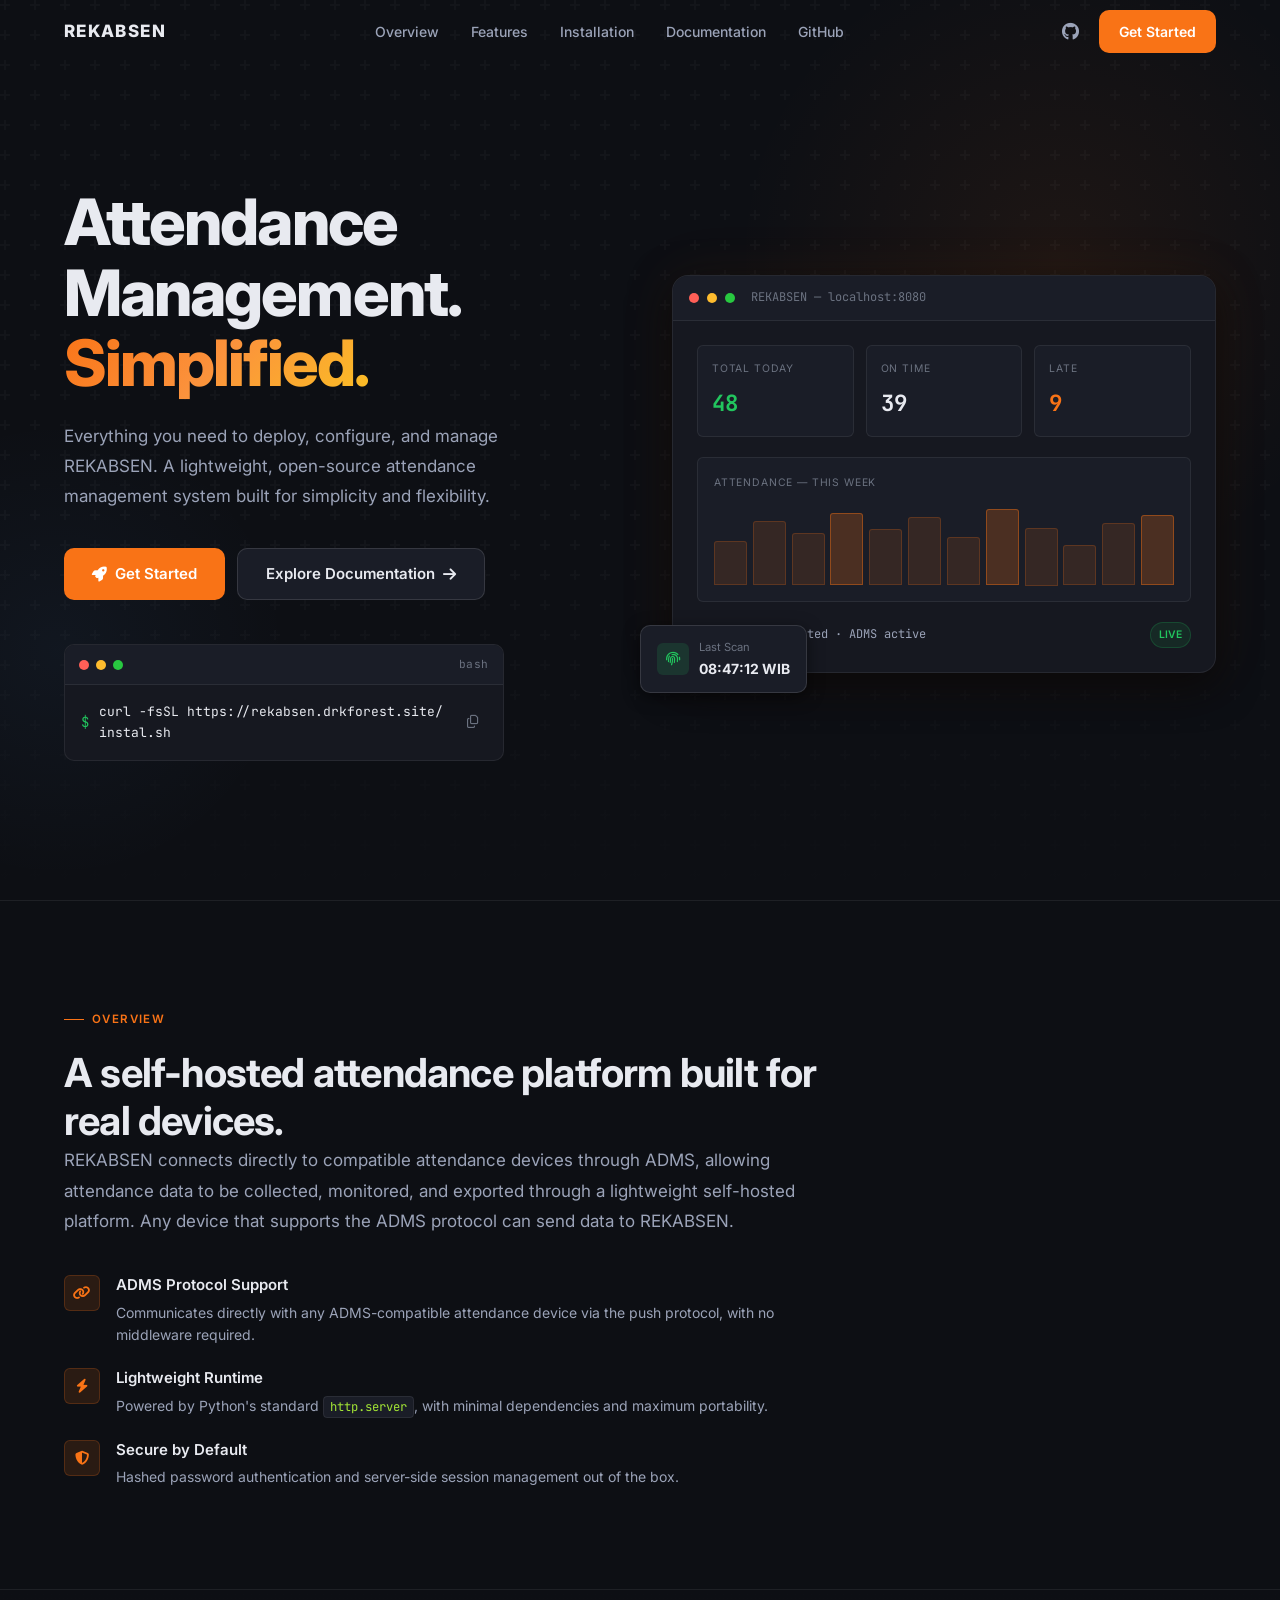
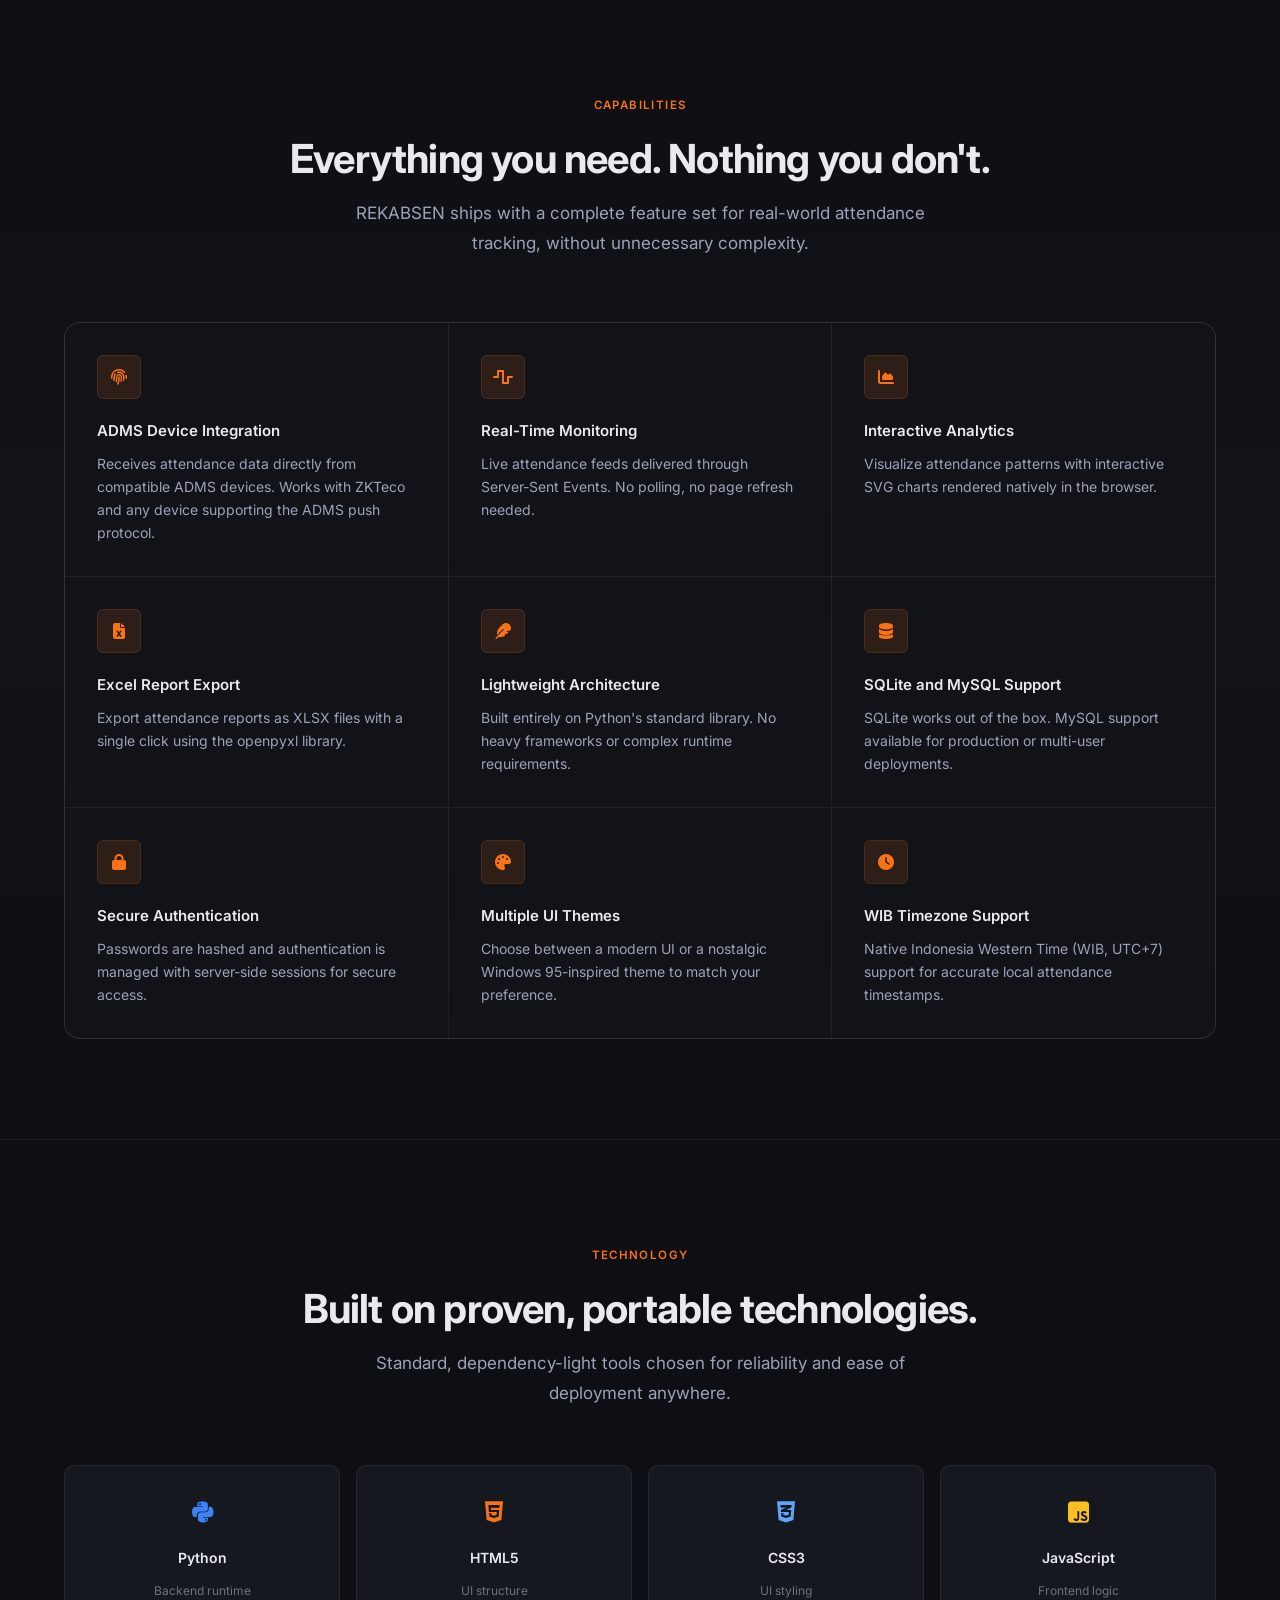
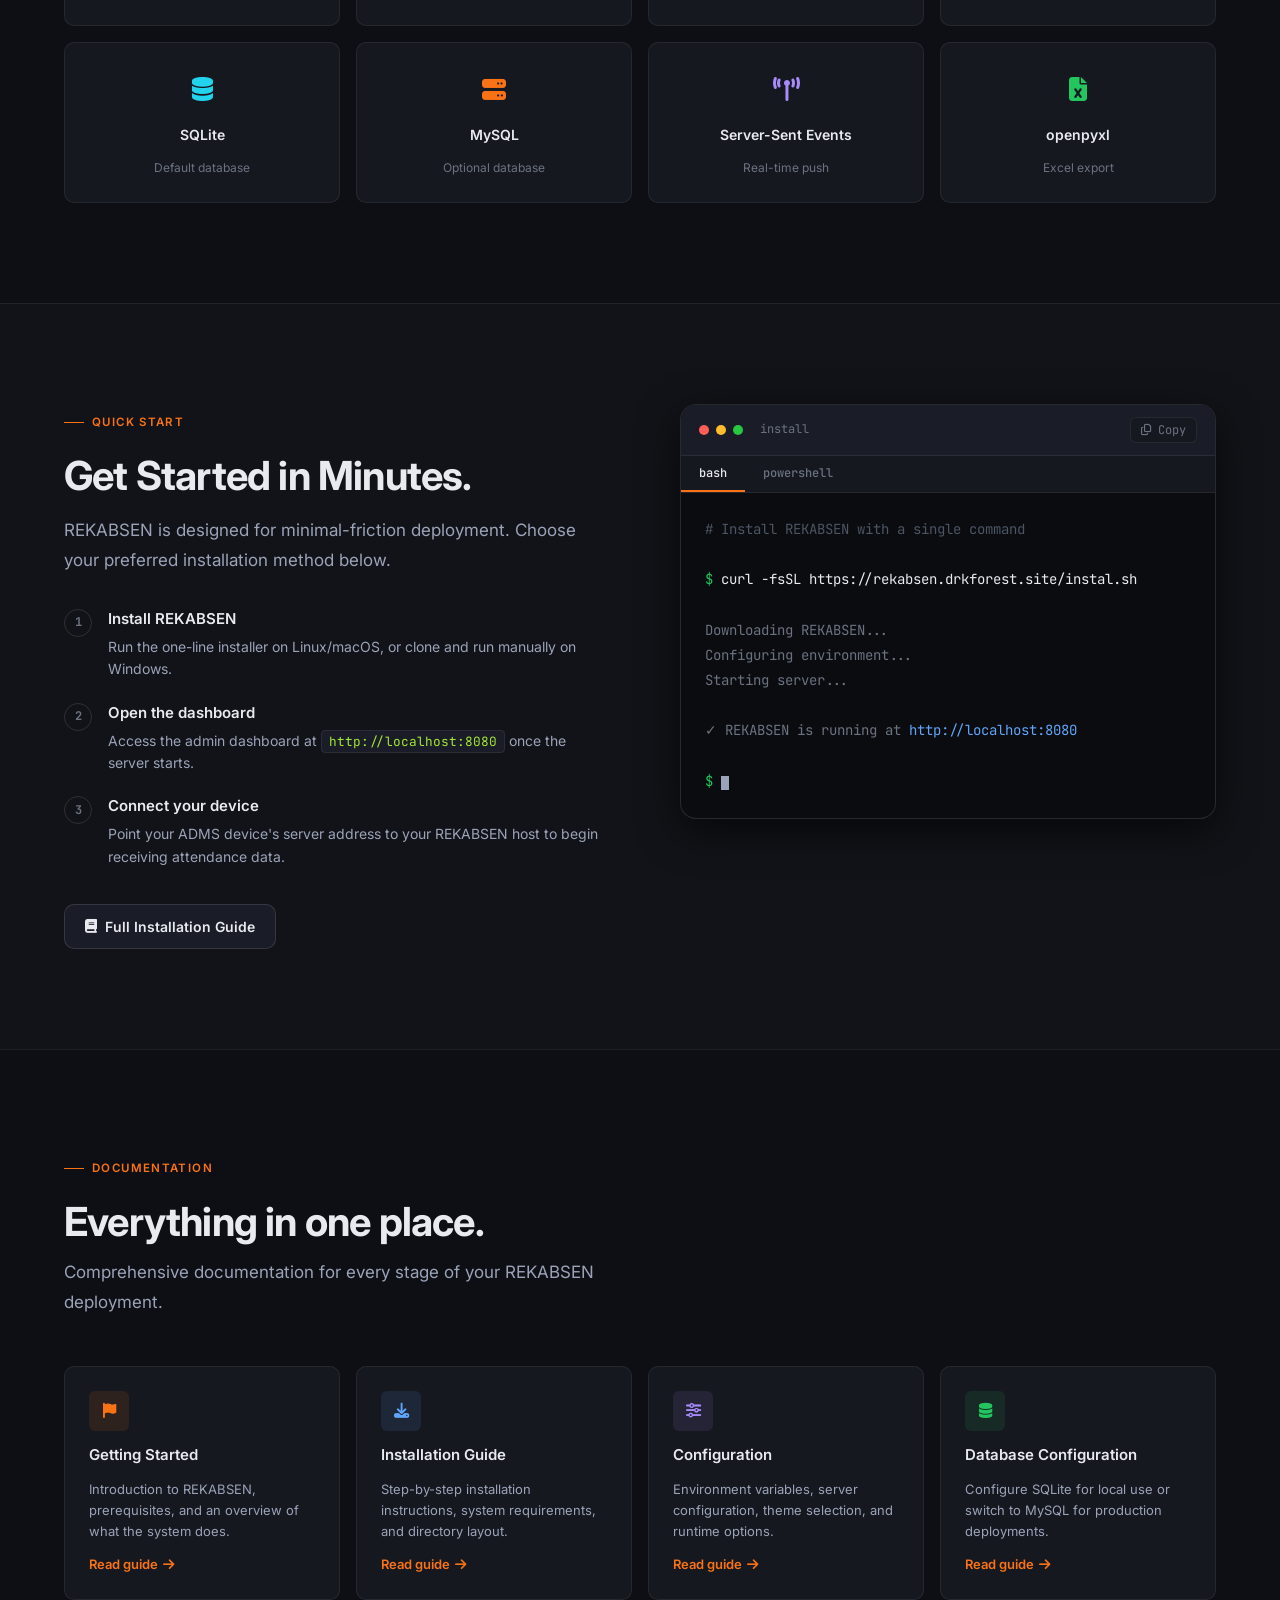
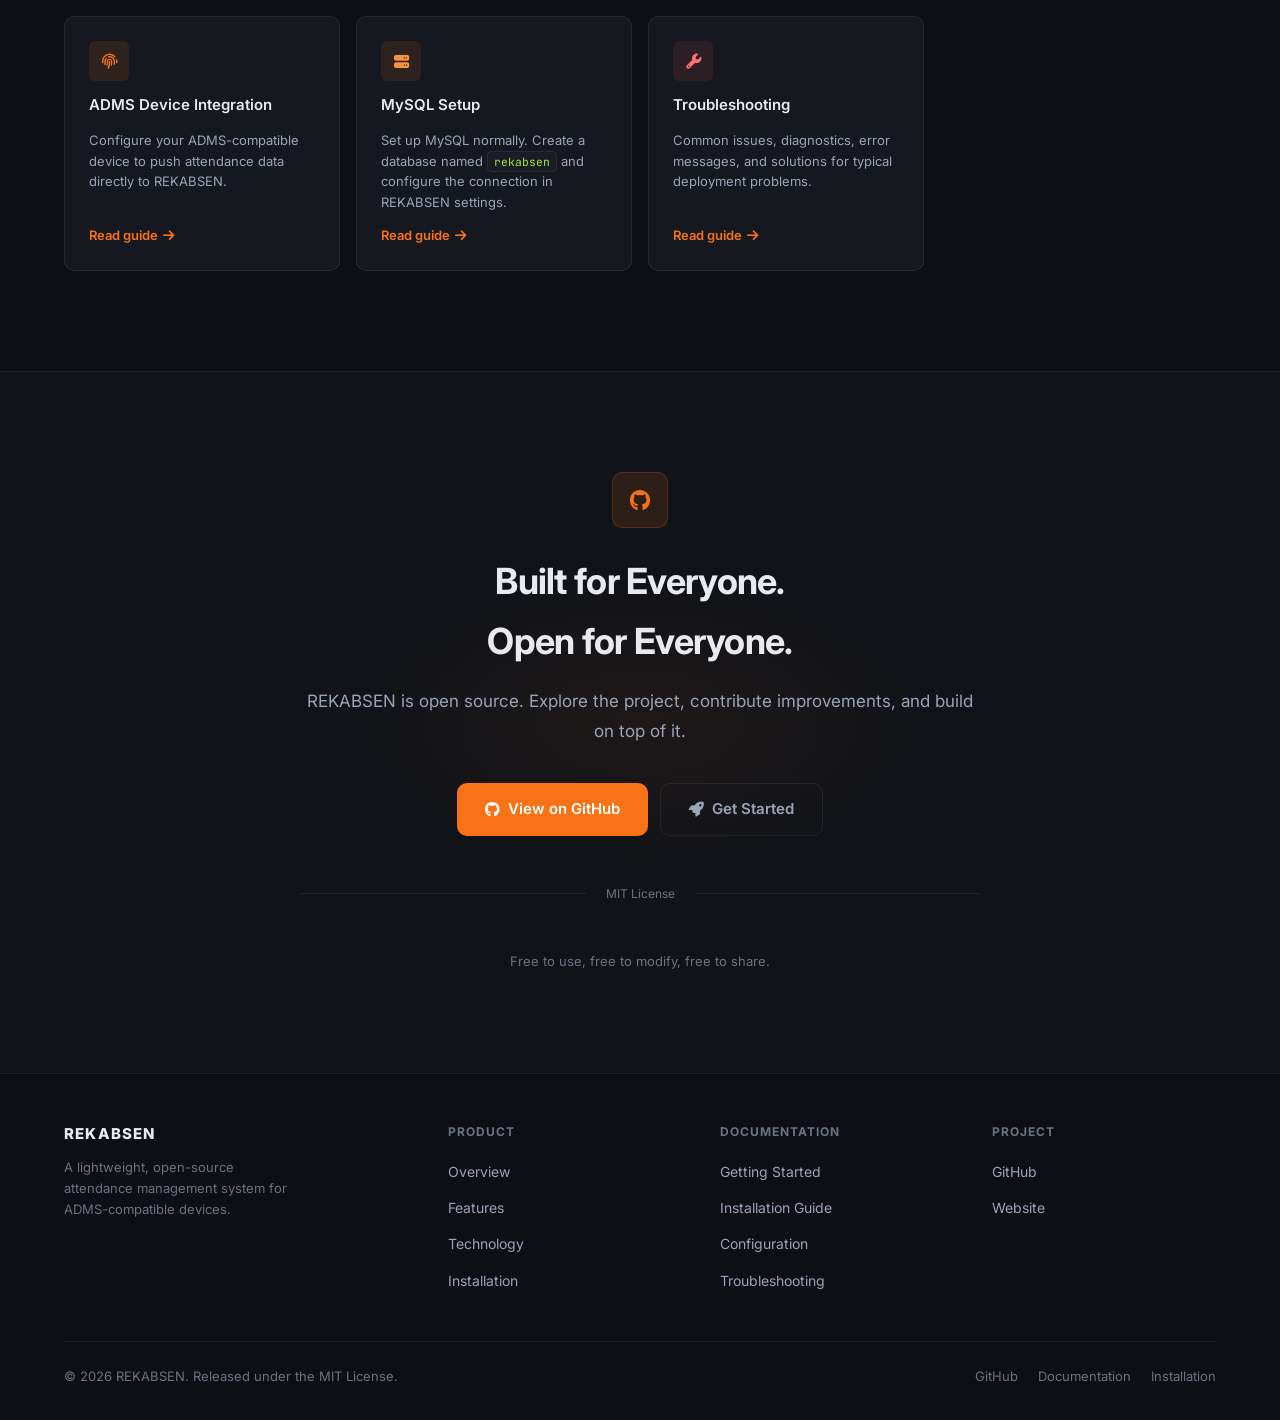
==== backup/index.html @ 1266cd35 "Initial Commit Rekabsen web page" ====
<!DOCTYPE html>
<html lang="en" data-theme="dark">

<head>
  <meta charset="UTF-8" />
  <meta name="viewport" content="width=device-width, initial-scale=1.0" />
  <meta name="description"
    content="REKABSEN — A lightweight, open-source attendance management system for ADMS-compatible devices. Real-time monitoring, Excel export, and SQLite support." />
  <meta name="keywords" content="REKABSEN, attendance management, ZKTeco, ADMS, open source, fingerprint attendance" />
  <meta property="og:title" content="REKABSEN — Attendance Management. Simplified." />
  <meta property="og:description"
    content="A lightweight, open-source attendance management system for ADMS-compatible devices." />
  <meta property="og:type" content="website" />
  <title>REKABSEN — Attendance Management. Simplified.</title>

  <!-- Font Awesome -->
  <link rel="stylesheet" href="https://cdnjs.cloudflare.com/ajax/libs/font-awesome/6.7.2/css/all.min.css"
    crossorigin="anonymous" />

  <!-- Inter & JetBrains Mono fonts -->
  <link rel="preconnect" href="https://fonts.googleapis.com" />
  <link rel="preconnect" href="https://fonts.gstatic.com" crossorigin />
  <link
    href="https://fonts.googleapis.com/css2?family=Inter:wght@300;400;500;600;700;800;900&family=JetBrains+Mono:wght@400;500;600&display=swap"
    rel="stylesheet" />

  <style>
    /* ============================================================
       DESIGN TOKENS & CUSTOM PROPERTIES
       ============================================================ */
    :root {
      --color-bg: #0d0f14;
      --color-bg-2: #111318;
      --color-bg-3: #161820;
      --color-surface: #1a1d27;
      --color-surface-2: #1f2233;
      --color-border: rgba(255, 255, 255, 0.07);
      --color-border-2: rgba(255, 255, 255, 0.12);

      --color-accent: #f97316;
      --color-accent-2: #fb923c;
      --color-accent-dim: rgba(249, 115, 22, 0.12);
      --color-accent-glow: rgba(249, 115, 22, 0.25);

      --color-text: #e8eaf0;
      --color-text-2: #9ba3b8;
      --color-text-3: #6b7280;
      --color-text-code: #a3e635;

      --color-green: #22c55e;
      --color-blue: #60a5fa;
      --color-purple: #a78bfa;

      --font-sans: 'Inter', system-ui, -apple-system, sans-serif;
      --font-mono: 'JetBrains Mono', 'Fira Code', monospace;

      --radius-sm: 6px;
      --radius-md: 10px;
      --radius-lg: 16px;
      --radius-xl: 24px;

      --shadow-sm: 0 1px 3px rgba(0, 0, 0, 0.4);
      --shadow-md: 0 4px 16px rgba(0, 0, 0, 0.5);
      --shadow-lg: 0 12px 40px rgba(0, 0, 0, 0.6);
      --shadow-accent: 0 0 40px rgba(249, 115, 22, 0.15);

      --transition: 0.2s ease;
      --transition-slow: 0.4s ease;

      --max-width: 1200px;
      --nav-height: 64px;
    }

    /* ============================================================
       RESET & BASE
       ============================================================ */
    *,
    *::before,
    *::after {
      box-sizing: border-box;
      margin: 0;
      padding: 0;
    }

    html {
      scroll-behavior: smooth;
      font-size: 16px;
      -webkit-text-size-adjust: 100%;
    }

    @media (prefers-reduced-motion: reduce) {

      *,
      *::before,
      *::after {
        animation-duration: 0.01ms !important;
        transition-duration: 0.01ms !important;
      }

      html {
        scroll-behavior: auto;
      }
    }

    body {
      font-family: var(--font-sans);
      background-color: var(--color-bg);
      color: var(--color-text);
      line-height: 1.65;
      overflow-x: hidden;
      -webkit-font-smoothing: antialiased;
      -moz-osx-font-smoothing: grayscale;
    }

    a {
      color: inherit;
      text-decoration: none;
    }

    img {
      max-width: 100%;
      display: block;
    }

    button {
      cursor: pointer;
      border: none;
      background: none;
      font-family: inherit;
    }

    ul,
    ol {
      list-style: none;
    }

    ::selection {
      background: var(--color-accent-dim);
      color: var(--color-accent-2);
    }

    ::-webkit-scrollbar {
      width: 6px;
    }

    ::-webkit-scrollbar-track {
      background: var(--color-bg-2);
    }

    ::-webkit-scrollbar-thumb {
      background: var(--color-surface-2);
      border-radius: 3px;
    }

    ::-webkit-scrollbar-thumb:hover {
      background: var(--color-border-2);
    }

    /* ============================================================
       UTILITY
       ============================================================ */
    .container {
      max-width: var(--max-width);
      margin: 0 auto;
      padding: 0 24px;
    }

    .section-label {
      display: inline-flex;
      align-items: center;
      gap: 8px;
      font-size: 0.72rem;
      font-weight: 600;
      letter-spacing: 0.12em;
      text-transform: uppercase;
      color: var(--color-accent);
      margin-bottom: 20px;
    }

    .section-label::before {
      content: '';
      width: 20px;
      height: 1px;
      background: var(--color-accent);
    }

    .section-heading {
      font-size: clamp(1.75rem, 3.5vw, 2.5rem);
      font-weight: 700;
      letter-spacing: -0.02em;
      line-height: 1.2;
      color: var(--color-text);
    }

    .section-desc {
      color: var(--color-text-2);
      font-size: 1.0625rem;
      line-height: 1.75;
      max-width: 600px;
    }

    /* Reveal animation */
    .reveal {
      opacity: 0;
      transform: translateY(28px);
      transition: opacity 0.6s ease, transform 0.6s ease;
    }

    .reveal.visible {
      opacity: 1;
      transform: translateY(0);
    }

    .reveal-delay-1 {
      transition-delay: 0.1s;
    }

    .reveal-delay-2 {
      transition-delay: 0.2s;
    }

    .reveal-delay-3 {
      transition-delay: 0.3s;
    }

    .reveal-delay-4 {
      transition-delay: 0.4s;
    }

    .reveal-delay-5 {
      transition-delay: 0.5s;
    }

    /* ============================================================
       BUTTONS
       ============================================================ */
    .btn {
      display: inline-flex;
      align-items: center;
      gap: 8px;
      padding: 10px 20px;
      border-radius: var(--radius-md);
      font-size: 0.875rem;
      font-weight: 600;
      transition: all var(--transition);
      white-space: nowrap;
    }

    .btn-primary {
      background: var(--color-accent);
      color: #fff;
    }

    .btn-primary:hover {
      background: var(--color-accent-2);
      box-shadow: 0 0 24px var(--color-accent-glow);
      transform: translateY(-1px);
    }

    .btn-secondary {
      background: var(--color-surface);
      color: var(--color-text);
      border: 1px solid var(--color-border-2);
    }

    .btn-secondary:hover {
      background: var(--color-surface-2);
      border-color: var(--color-accent);
      color: var(--color-accent);
    }

    .btn-ghost {
      color: var(--color-text-2);
      border: 1px solid var(--color-border);
      background: transparent;
    }

    .btn-ghost:hover {
      color: var(--color-text);
      border-color: var(--color-border-2);
      background: var(--color-surface);
    }

    .btn-lg {
      padding: 13px 28px;
      font-size: 0.9375rem;
      border-radius: var(--radius-md);
    }

    /* ============================================================
       NAVIGATION
       ============================================================ */
    .nav {
      position: fixed;
      top: 0;
      left: 0;
      right: 0;
      z-index: 100;
      height: var(--nav-height);
      display: flex;
      align-items: center;
      border-bottom: 1px solid transparent;
      transition: background var(--transition-slow), border-color var(--transition-slow), backdrop-filter var(--transition-slow);
    }

    .nav.scrolled {
      background: rgba(13, 15, 20, 0.85);
      backdrop-filter: blur(16px);
      -webkit-backdrop-filter: blur(16px);
      border-bottom-color: var(--color-border);
    }

    .nav-inner {
      max-width: var(--max-width);
      margin: 0 auto;
      padding: 0 24px;
      width: 100%;
      display: flex;
      align-items: center;
      justify-content: space-between;
      gap: 32px;
    }

    .nav-brand {
      font-size: 1.0625rem;
      font-weight: 800;
      letter-spacing: 0.08em;
      color: var(--color-text);
      display: flex;
      align-items: center;
      flex-shrink: 0;
    }

    .nav-links {
      display: flex;
      align-items: center;
      gap: 4px;
    }

    .nav-link {
      padding: 6px 14px;
      font-size: 0.875rem;
      font-weight: 500;
      color: var(--color-text-2);
      border-radius: var(--radius-sm);
      transition: color var(--transition), background var(--transition);
    }

    .nav-link:hover,
    .nav-link.active {
      color: var(--color-text);
      background: var(--color-surface);
    }

    .nav-actions {
      display: flex;
      align-items: center;
      gap: 10px;
      flex-shrink: 0;
    }

    .nav-github-icon {
      width: 36px;
      height: 36px;
      display: flex;
      align-items: center;
      justify-content: center;
      border-radius: var(--radius-sm);
      color: var(--color-text-2);
      transition: color var(--transition), background var(--transition);
      font-size: 1.1rem;
    }

    .nav-github-icon:hover {
      color: var(--color-text);
      background: var(--color-surface);
    }

    .nav-toggle {
      display: none;
      flex-direction: column;
      gap: 5px;
      width: 36px;
      height: 36px;
      align-items: center;
      justify-content: center;
      border-radius: var(--radius-sm);
      color: var(--color-text-2);
      transition: background var(--transition);
    }

    .nav-toggle:hover {
      background: var(--color-surface);
      color: var(--color-text);
    }

    .nav-toggle span {
      display: block;
      width: 20px;
      height: 1.5px;
      background: currentColor;
      transition: transform var(--transition), opacity var(--transition);
      transform-origin: center;
    }

    .nav-toggle.open span:nth-child(1) {
      transform: translateY(6.5px) rotate(45deg);
    }

    .nav-toggle.open span:nth-child(2) {
      opacity: 0;
      transform: scaleX(0);
    }

    .nav-toggle.open span:nth-child(3) {
      transform: translateY(-6.5px) rotate(-45deg);
    }

    .nav-drawer {
      position: fixed;
      top: var(--nav-height);
      left: 0;
      right: 0;
      background: var(--color-bg-2);
      border-bottom: 1px solid var(--color-border);
      padding: 16px 24px 24px;
      display: flex;
      flex-direction: column;
      gap: 4px;
      z-index: 99;
      transform: translateY(-8px);
      opacity: 0;
      pointer-events: none;
      transition: opacity var(--transition), transform var(--transition);
    }

    .nav-drawer.open {
      transform: translateY(0);
      opacity: 1;
      pointer-events: all;
    }

    .nav-drawer .nav-link {
      padding: 10px 14px;
      font-size: 0.9375rem;
    }

    .nav-drawer .btn-primary {
      width: 100%;
      justify-content: center;
      margin-top: 8px;
    }

    /* ============================================================
       HERO SECTION
       ============================================================ */
    .hero {
      position: relative;
      min-height: 100vh;
      display: flex;
      align-items: center;
      padding: calc(var(--nav-height) + 64px) 0 80px;
      overflow: hidden;
    }

    .hero-bg {
      position: absolute;
      inset: 0;
      background-image:
        linear-gradient(to bottom, transparent 60%, var(--color-bg) 100%),
        url("data:image/svg+xml,%3Csvg width='60' height='60' viewBox='0 0 60 60' xmlns='http://www.w3.org/2000/svg'%3E%3Cg fill='none' fill-rule='evenodd'%3E%3Cg fill='%23ffffff' fill-opacity='0.025'%3E%3Cpath d='M36 34v-4h-2v4h-4v2h4v4h2v-4h4v-2h-4zm0-30V0h-2v4h-4v2h4v4h2V6h4V4h-4zM6 34v-4H4v4H0v2h4v4h2v-4h4v-2H6zM6 4V0H4v4H0v2h4v4h2V6h4V4H6z'/%3E%3C/g%3E%3C/g%3E%3C/svg%3E");
      pointer-events: none;
    }

    .hero-glow-1 {
      position: absolute;
      top: -10%;
      right: -10%;
      width: 700px;
      height: 700px;
      background: radial-gradient(circle, rgba(249, 115, 22, 0.07) 0%, transparent 65%);
      pointer-events: none;
      animation: float-glow 8s ease-in-out infinite;
    }

    .hero-glow-2 {
      position: absolute;
      bottom: 0;
      left: -15%;
      width: 500px;
      height: 500px;
      background: radial-gradient(circle, rgba(96, 165, 250, 0.05) 0%, transparent 65%);
      pointer-events: none;
      animation: float-glow 10s ease-in-out infinite reverse;
    }

    @keyframes float-glow {

      0%,
      100% {
        transform: translate(0, 0);
      }

      50% {
        transform: translate(20px, -20px);
      }
    }

    .hero-inner {
      position: relative;
      z-index: 1;
      max-width: var(--max-width);
      margin: 0 auto;
      padding: 0 24px;
      display: grid;
      grid-template-columns: 1fr 1fr;
      gap: 64px;
      align-items: center;
    }

    .hero-title {
      font-size: clamp(2.5rem, 6vw, 4rem);
      font-weight: 800;
      letter-spacing: -0.03em;
      line-height: 1.1;
      margin-bottom: 24px;
      color: var(--color-text);
    }

    .hero-title span {
      background: linear-gradient(135deg, var(--color-accent) 0%, var(--color-accent-2) 50%, #fbbf24 100%);
      -webkit-background-clip: text;
      -webkit-text-fill-color: transparent;
      background-clip: text;
    }

    .hero-desc {
      font-size: 1.0625rem;
      color: var(--color-text-2);
      line-height: 1.75;
      margin-bottom: 36px;
      max-width: 520px;
    }

    .hero-actions {
      display: flex;
      flex-wrap: wrap;
      gap: 12px;
      margin-bottom: 44px;
    }

    /* Mini terminal in hero */
    .hero-terminal {
      background: var(--color-bg-3);
      border: 1px solid var(--color-border);
      border-radius: var(--radius-md);
      overflow: hidden;
      max-width: 440px;
    }

    .hero-terminal-bar {
      display: flex;
      align-items: center;
      gap: 7px;
      padding: 10px 14px;
      background: var(--color-surface);
      border-bottom: 1px solid var(--color-border);
    }

    .terminal-dot {
      width: 10px;
      height: 10px;
      border-radius: 50%;
    }

    .terminal-dot.red {
      background: #ff5f57;
    }

    .terminal-dot.amber {
      background: #febc2e;
    }

    .terminal-dot.green {
      background: #28c840;
    }

    .hero-terminal-label {
      margin-left: auto;
      font-size: 0.7rem;
      font-family: var(--font-mono);
      color: var(--color-text-3);
      letter-spacing: 0.05em;
    }

    .hero-terminal-body {
      padding: 16px;
      display: flex;
      align-items: center;
      gap: 10px;
    }

    .terminal-prompt {
      color: var(--color-green);
      font-family: var(--font-mono);
      font-size: 0.875rem;
      flex-shrink: 0;
    }

    .terminal-cmd {
      font-family: var(--font-mono);
      font-size: 0.8125rem;
      color: var(--color-text);
      flex: 1;
      word-break: break-all;
    }

    .terminal-copy-btn {
      flex-shrink: 0;
      width: 30px;
      height: 30px;
      display: flex;
      align-items: center;
      justify-content: center;
      border-radius: var(--radius-sm);
      color: var(--color-text-3);
      transition: color var(--transition), background var(--transition);
      font-size: 0.8rem;
    }

    .terminal-copy-btn:hover {
      color: var(--color-text);
      background: var(--color-surface-2);
    }

    .terminal-copy-btn.copied {
      color: var(--color-green);
    }

    /* Hero mockup */
    .hero-visual {
      position: relative;
    }

    .hero-mockup {
      background: var(--color-bg-3);
      border: 1px solid var(--color-border);
      border-radius: var(--radius-lg);
      overflow: hidden;
      box-shadow: var(--shadow-lg), 0 0 60px rgba(249, 115, 22, 0.08);
    }

    .mockup-topbar {
      display: flex;
      align-items: center;
      gap: 8px;
      padding: 12px 16px;
      background: var(--color-surface);
      border-bottom: 1px solid var(--color-border);
    }

    .mockup-topbar-title {
      margin-left: 8px;
      font-size: 0.75rem;
      font-family: var(--font-mono);
      color: var(--color-text-3);
    }

    .mockup-body {
      padding: 24px;
      display: flex;
      flex-direction: column;
      gap: 20px;
    }

    .mockup-stats {
      display: grid;
      grid-template-columns: repeat(3, 1fr);
      gap: 12px;
    }

    .mockup-stat {
      background: var(--color-surface);
      border: 1px solid var(--color-border);
      border-radius: var(--radius-sm);
      padding: 14px;
    }

    .mockup-stat-label {
      font-size: 0.65rem;
      color: var(--color-text-3);
      text-transform: uppercase;
      letter-spacing: 0.08em;
      margin-bottom: 8px;
    }

    .mockup-stat-value {
      font-size: 1.4rem;
      font-weight: 700;
      font-family: var(--font-mono);
      color: var(--color-text);
    }

    .mockup-stat-value.green {
      color: var(--color-green);
    }

    .mockup-stat-value.amber {
      color: var(--color-accent);
    }

    .mockup-chart {
      background: var(--color-surface);
      border: 1px solid var(--color-border);
      border-radius: var(--radius-sm);
      padding: 16px;
    }

    .mockup-chart-label {
      font-size: 0.65rem;
      color: var(--color-text-3);
      text-transform: uppercase;
      letter-spacing: 0.08em;
      margin-bottom: 14px;
    }

    .mockup-bars {
      display: flex;
      align-items: flex-end;
      gap: 6px;
      height: 80px;
    }

    .mockup-bar {
      flex: 1;
      border-radius: 3px 3px 0 0;
      background: var(--color-accent-dim);
      border: 1px solid rgba(249, 115, 22, 0.2);
      animation: bar-grow 1s ease both;
    }

    .mockup-bar:nth-child(1) {
      height: 55%;
      animation-delay: 0.1s;
    }

    .mockup-bar:nth-child(2) {
      height: 80%;
      animation-delay: 0.15s;
    }

    .mockup-bar:nth-child(3) {
      height: 65%;
      animation-delay: 0.2s;
    }

    .mockup-bar:nth-child(4) {
      height: 90%;
      animation-delay: 0.25s;
      background: rgba(249, 115, 22, 0.22);
      border-color: rgba(249, 115, 22, 0.4);
    }

    .mockup-bar:nth-child(5) {
      height: 70%;
      animation-delay: 0.3s;
    }

    .mockup-bar:nth-child(6) {
      height: 85%;
      animation-delay: 0.35s;
    }

    .mockup-bar:nth-child(7) {
      height: 60%;
      animation-delay: 0.4s;
    }

    .mockup-bar:nth-child(8) {
      height: 95%;
      animation-delay: 0.45s;
      background: rgba(249, 115, 22, 0.22);
      border-color: rgba(249, 115, 22, 0.4);
    }

    .mockup-bar:nth-child(9) {
      height: 72%;
      animation-delay: 0.5s;
    }

    .mockup-bar:nth-child(10) {
      height: 50%;
      animation-delay: 0.55s;
    }

    .mockup-bar:nth-child(11) {
      height: 78%;
      animation-delay: 0.6s;
    }

    .mockup-bar:nth-child(12) {
      height: 88%;
      animation-delay: 0.65s;
      background: rgba(249, 115, 22, 0.22);
      border-color: rgba(249, 115, 22, 0.4);
    }

    @keyframes bar-grow {
      from {
        transform: scaleY(0);
        transform-origin: bottom;
      }

      to {
        transform: scaleY(1);
        transform-origin: bottom;
      }
    }

    .mockup-status-row {
      display: flex;
      align-items: center;
      gap: 12px;
    }

    .mockup-status-dot {
      width: 7px;
      height: 7px;
      border-radius: 50%;
      background: var(--color-green);
      animation: pulse-dot 2s ease-in-out infinite;
      flex-shrink: 0;
    }

    .mockup-status-text {
      font-size: 0.75rem;
      font-family: var(--font-mono);
      color: var(--color-text-2);
    }

    .mockup-status-badge {
      margin-left: auto;
      font-size: 0.65rem;
      padding: 3px 8px;
      border-radius: 999px;
      background: rgba(34, 197, 94, 0.1);
      border: 1px solid rgba(34, 197, 94, 0.2);
      color: var(--color-green);
      font-weight: 600;
    }

    .hero-floating-card {
      position: absolute;
      bottom: -20px;
      left: -32px;
      background: var(--color-surface);
      border: 1px solid var(--color-border-2);
      border-radius: var(--radius-md);
      padding: 12px 16px;
      display: flex;
      align-items: center;
      gap: 10px;
      box-shadow: var(--shadow-md);
      animation: float-card 4s ease-in-out infinite;
    }

    @keyframes float-card {

      0%,
      100% {
        transform: translateY(0);
      }

      50% {
        transform: translateY(-6px);
      }
    }

    @keyframes pulse-dot {

      0%,
      100% {
        opacity: 1;
        transform: scale(1);
      }

      50% {
        opacity: 0.5;
        transform: scale(0.7);
      }
    }

    .floating-card-icon {
      width: 32px;
      height: 32px;
      display: flex;
      align-items: center;
      justify-content: center;
      background: rgba(34, 197, 94, 0.15);
      border-radius: var(--radius-sm);
      color: var(--color-green);
      font-size: 0.875rem;
    }

    .floating-card-label {
      font-size: 0.7rem;
      color: var(--color-text-3);
    }

    .floating-card-value {
      font-size: 0.875rem;
      font-weight: 700;
      color: var(--color-text);
    }

    /* ============================================================
       OVERVIEW SECTION
       ============================================================ */
    .section-overview {
      padding: 100px 0;
      border-top: 1px solid var(--color-border);
    }

    /* Single-column layout now that the diagram is removed */
    .overview-inner {
      max-width: 760px;
    }

    .overview-desc {
      font-size: 1.0625rem;
      color: var(--color-text-2);
      line-height: 1.8;
      margin-bottom: 36px;
    }

    .overview-pillars {
      display: flex;
      flex-direction: column;
      gap: 20px;
    }

    .overview-pillar {
      display: flex;
      gap: 16px;
      align-items: flex-start;
    }

    .pillar-icon {
      width: 36px;
      height: 36px;
      border-radius: var(--radius-sm);
      background: var(--color-accent-dim);
      border: 1px solid rgba(249, 115, 22, 0.2);
      display: flex;
      align-items: center;
      justify-content: center;
      color: var(--color-accent);
      font-size: 0.875rem;
      flex-shrink: 0;
      margin-top: 2px;
    }

    .pillar-text h4 {
      font-size: 0.9375rem;
      font-weight: 600;
      margin-bottom: 4px;
    }

    .pillar-text p {
      font-size: 0.875rem;
      color: var(--color-text-2);
      line-height: 1.6;
    }

    /* ============================================================
       FEATURES SECTION
       ============================================================ */
    .section-features {
      padding: 100px 0;
      border-top: 1px solid var(--color-border);
      background: linear-gradient(to bottom, var(--color-bg) 0%, var(--color-bg-2) 50%, var(--color-bg) 100%);
    }

    .features-header {
      text-align: center;
      margin-bottom: 64px;
    }

    .features-header .section-label {
      justify-content: center;
    }

    .features-header .section-label::before {
      display: none;
    }

    .features-header .section-desc {
      margin: 16px auto 0;
    }

    .features-grid {
      display: grid;
      grid-template-columns: repeat(3, 1fr);
      gap: 1px;
      background: var(--color-border);
      border: 1px solid var(--color-border);
      border-radius: var(--radius-lg);
      overflow: hidden;
    }

    .feature-card {
      background: var(--color-bg-2);
      padding: 32px;
      transition: background var(--transition);
      position: relative;
      overflow: hidden;
    }

    .feature-card::before {
      content: '';
      position: absolute;
      top: 0;
      left: 0;
      right: 0;
      height: 1px;
      background: linear-gradient(to right, transparent, var(--color-accent), transparent);
      opacity: 0;
      transition: opacity var(--transition);
    }

    .feature-card:hover {
      background: var(--color-bg-3);
    }

    .feature-card:hover::before {
      opacity: 1;
    }

    .feature-icon {
      width: 44px;
      height: 44px;
      display: flex;
      align-items: center;
      justify-content: center;
      border-radius: var(--radius-sm);
      background: var(--color-accent-dim);
      border: 1px solid rgba(249, 115, 22, 0.15);
      color: var(--color-accent);
      font-size: 1rem;
      margin-bottom: 20px;
      transition: background var(--transition), box-shadow var(--transition);
    }

    .feature-card:hover .feature-icon {
      background: rgba(249, 115, 22, 0.18);
      box-shadow: 0 0 20px rgba(249, 115, 22, 0.15);
    }

    .feature-title {
      font-size: 0.9375rem;
      font-weight: 600;
      margin-bottom: 8px;
      color: var(--color-text);
    }

    .feature-desc {
      font-size: 0.875rem;
      color: var(--color-text-2);
      line-height: 1.65;
    }

    /* ============================================================
       TECH STACK SECTION
       ============================================================ */
    .section-stack {
      padding: 100px 0;
      border-top: 1px solid var(--color-border);
    }

    .stack-header {
      text-align: center;
      margin-bottom: 56px;
    }

    .stack-header .section-label {
      justify-content: center;
    }

    .stack-header .section-label::before {
      display: none;
    }

    .stack-grid {
      display: grid;
      grid-template-columns: repeat(4, 1fr);
      gap: 16px;
    }

    .stack-item {
      background: var(--color-bg-3);
      border: 1px solid var(--color-border);
      border-radius: var(--radius-md);
      padding: 24px 20px;
      display: flex;
      flex-direction: column;
      align-items: center;
      gap: 12px;
      text-align: center;
      transition: border-color var(--transition), transform var(--transition), box-shadow var(--transition);
    }

    .stack-item:hover {
      border-color: var(--color-border-2);
      transform: translateY(-3px);
      box-shadow: var(--shadow-md);
    }

    .stack-icon {
      width: 44px;
      height: 44px;
      display: flex;
      align-items: center;
      justify-content: center;
      font-size: 1.5rem;
    }

    .stack-name {
      font-size: 0.875rem;
      font-weight: 600;
      color: var(--color-text);
    }

    .stack-desc {
      font-size: 0.75rem;
      color: var(--color-text-3);
    }

    .icon-python {
      color: #3b82f6;
    }

    .icon-html5 {
      color: #f97316;
    }

    .icon-css3 {
      color: #60a5fa;
    }

    .icon-js {
      color: #fbbf24;
    }

    .icon-sqlite {
      color: #22d3ee;
    }

    .icon-mysql {
      color: #f97316;
    }

    .icon-sse {
      color: #a78bfa;
    }

    .icon-openpyxl {
      color: #22c55e;
    }

    /* ============================================================
       INSTALLATION SECTION
       ============================================================ */
    .section-install {
      padding: 100px 0;
      border-top: 1px solid var(--color-border);
      background: var(--color-bg-2);
    }

    .install-inner {
      display: grid;
      grid-template-columns: 1fr 1fr;
      gap: 80px;
      align-items: start;
    }

    .install-steps {
      display: flex;
      flex-direction: column;
      gap: 20px;
      margin-top: 32px;
    }

    .install-step {
      display: flex;
      gap: 16px;
      align-items: flex-start;
    }

    .step-num {
      width: 28px;
      height: 28px;
      border-radius: 50%;
      border: 1px solid var(--color-border-2);
      display: flex;
      align-items: center;
      justify-content: center;
      font-size: 0.75rem;
      font-weight: 700;
      font-family: var(--font-mono);
      color: var(--color-text-3);
      flex-shrink: 0;
      margin-top: 2px;
    }

    .step-text h4 {
      font-size: 0.9375rem;
      font-weight: 600;
      margin-bottom: 4px;
    }

    .step-text p {
      font-size: 0.875rem;
      color: var(--color-text-2);
      line-height: 1.6;
    }

    .step-text code {
      font-family: var(--font-mono);
      font-size: 0.8rem;
      background: var(--color-surface);
      padding: 2px 7px;
      border-radius: 4px;
      color: var(--color-text-code);
      border: 1px solid var(--color-border);
    }

    /* Tabbed terminal */
    .install-terminal {
      background: #0a0c10;
      border: 1px solid var(--color-border-2);
      border-radius: var(--radius-lg);
      overflow: hidden;
      box-shadow: var(--shadow-lg);
    }

    .terminal-topbar {
      display: flex;
      align-items: center;
      gap: 7px;
      padding: 12px 18px;
      background: var(--color-surface);
      border-bottom: 1px solid var(--color-border);
    }

    .terminal-topbar-title {
      margin-left: 10px;
      font-size: 0.75rem;
      font-family: var(--font-mono);
      color: var(--color-text-3);
    }

    /* Tabs */
    .terminal-tabs {
      display: flex;
      border-bottom: 1px solid var(--color-border);
      background: var(--color-bg-3);
    }

    .terminal-tab {
      padding: 9px 18px;
      font-size: 0.75rem;
      font-family: var(--font-mono);
      font-weight: 500;
      color: var(--color-text-3);
      cursor: pointer;
      border-bottom: 2px solid transparent;
      transition: color var(--transition), border-color var(--transition);
      user-select: none;
    }

    .terminal-tab:hover {
      color: var(--color-text-2);
    }

    .terminal-tab.active {
      color: var(--color-text);
      border-bottom-color: var(--color-accent);
    }

    .terminal-copy-action {
      margin-left: auto;
      display: flex;
      align-items: center;
      gap: 6px;
      font-size: 0.75rem;
      font-family: var(--font-mono);
      color: var(--color-text-3);
      background: var(--color-bg-3);
      border: 1px solid var(--color-border);
      border-radius: var(--radius-sm);
      padding: 4px 10px;
      transition: color var(--transition), border-color var(--transition), background var(--transition);
    }

    .terminal-copy-action:hover {
      color: var(--color-text);
      border-color: var(--color-border-2);
      background: var(--color-surface-2);
    }

    .terminal-copy-action.copied {
      color: var(--color-green);
      border-color: rgba(34, 197, 94, 0.3);
    }

    .terminal-panel {
      display: none;
    }

    .terminal-panel.active {
      display: block;
    }

    .terminal-content {
      padding: 24px;
      font-family: var(--font-mono);
      font-size: 0.875rem;
      line-height: 1.8;
    }

    .t-comment {
      color: #4b5563;
    }

    .t-prompt {
      color: var(--color-green);
    }

    .t-ps-prompt {
      color: #60a5fa;
    }

    .t-cmd {
      color: var(--color-text);
    }

    .t-output {
      color: var(--color-text-3);
    }

    .t-url {
      color: var(--color-blue);
    }

    .t-cursor {
      display: inline-block;
      width: 8px;
      height: 1em;
      background: var(--color-text-2);
      vertical-align: text-bottom;
      animation: blink 1.1s step-end infinite;
    }

    @keyframes blink {

      0%,
      100% {
        opacity: 1;
      }

      50% {
        opacity: 0;
      }
    }

    /* ============================================================
       DOCUMENTATION SECTION
       ============================================================ */
    .section-docs {
      padding: 100px 0;
      border-top: 1px solid var(--color-border);
    }

    .docs-header {
      margin-bottom: 48px;
    }

    .docs-grid {
      display: grid;
      grid-template-columns: repeat(4, 1fr);
      gap: 16px;
    }

    .doc-card {
      background: var(--color-bg-3);
      border: 1px solid var(--color-border);
      border-radius: var(--radius-md);
      padding: 24px;
      display: flex;
      flex-direction: column;
      gap: 12px;
      transition: border-color var(--transition), background var(--transition), transform var(--transition);
      cursor: pointer;
    }

    .doc-card:hover {
      border-color: var(--color-accent);
      background: var(--color-surface);
      transform: translateY(-2px);
    }

    .doc-card-icon {
      width: 40px;
      height: 40px;
      display: flex;
      align-items: center;
      justify-content: center;
      border-radius: var(--radius-sm);
      font-size: 0.95rem;
    }

    .doc-card-title {
      font-size: 0.9375rem;
      font-weight: 600;
      color: var(--color-text);
    }

    .doc-card-desc {
      font-size: 0.8125rem;
      color: var(--color-text-2);
      line-height: 1.6;
      flex: 1;
    }

    .doc-card-link {
      font-size: 0.8125rem;
      font-weight: 600;
      color: var(--color-accent);
      display: flex;
      align-items: center;
      gap: 5px;
      transition: gap var(--transition);
    }

    .doc-card:hover .doc-card-link {
      gap: 8px;
    }

    /* ============================================================
       OPEN SOURCE SECTION
       ============================================================ */
    .section-oss {
      padding: 100px 0;
      border-top: 1px solid var(--color-border);
      background: var(--color-bg-2);
      position: relative;
      overflow: hidden;
    }

    .oss-bg-glow {
      position: absolute;
      top: 50%;
      left: 50%;
      transform: translate(-50%, -50%);
      width: 600px;
      height: 300px;
      background: radial-gradient(ellipse, rgba(249, 115, 22, 0.06) 0%, transparent 70%);
      pointer-events: none;
    }

    .oss-inner {
      position: relative;
      z-index: 1;
      max-width: 680px;
      margin: 0 auto;
      text-align: center;
    }

    .oss-icon {
      width: 56px;
      height: 56px;
      margin: 0 auto 24px;
      background: var(--color-accent-dim);
      border: 1px solid rgba(249, 115, 22, 0.2);
      border-radius: var(--radius-md);
      display: flex;
      align-items: center;
      justify-content: center;
      font-size: 1.3rem;
      color: var(--color-accent);
    }

    .oss-title {
      font-size: clamp(1.6rem, 3.5vw, 2.25rem);
      font-weight: 700;
      letter-spacing: -0.02em;
      margin-bottom: 16px;
    }

    .oss-desc {
      font-size: 1.0625rem;
      color: var(--color-text-2);
      line-height: 1.75;
      margin-bottom: 36px;
    }

    .oss-actions {
      display: flex;
      gap: 12px;
      justify-content: center;
      flex-wrap: wrap;
    }

    .oss-divider {
      display: flex;
      align-items: center;
      gap: 20px;
      margin: 48px 0;
      color: var(--color-text-3);
      font-size: 0.75rem;
    }

    .oss-divider::before,
    .oss-divider::after {
      content: '';
      flex: 1;
      height: 1px;
      background: var(--color-border);
    }

    /* ============================================================
       FOOTER
       ============================================================ */
    .footer {
      border-top: 1px solid var(--color-border);
      padding: 48px 0 32px;
      background: var(--color-bg);
    }

    .footer-inner {
      display: grid;
      grid-template-columns: 1.5fr 1fr 1fr 1fr;
      gap: 48px;
      margin-bottom: 48px;
    }

    .footer-brand-name {
      font-size: 0.9375rem;
      font-weight: 800;
      letter-spacing: 0.08em;
      color: var(--color-text);
      margin-bottom: 10px;
    }

    .footer-brand-desc {
      font-size: 0.8125rem;
      color: var(--color-text-3);
      line-height: 1.65;
      max-width: 240px;
    }

    .footer-col-title {
      font-size: 0.75rem;
      font-weight: 700;
      letter-spacing: 0.08em;
      text-transform: uppercase;
      color: var(--color-text-3);
      margin-bottom: 16px;
    }

    .footer-links {
      display: flex;
      flex-direction: column;
      gap: 10px;
    }

    .footer-link {
      font-size: 0.875rem;
      color: var(--color-text-2);
      transition: color var(--transition);
    }

    .footer-link:hover {
      color: var(--color-text);
    }

    .footer-bottom {
      display: flex;
      align-items: center;
      justify-content: space-between;
      padding-top: 24px;
      border-top: 1px solid var(--color-border);
      gap: 16px;
      flex-wrap: wrap;
    }

    .footer-copy {
      font-size: 0.8125rem;
      color: var(--color-text-3);
    }

    .footer-links-row {
      display: flex;
      gap: 20px;
    }

    .footer-links-row a {
      font-size: 0.8125rem;
      color: var(--color-text-3);
      transition: color var(--transition);
    }

    .footer-links-row a:hover {
      color: var(--color-text);
    }

    /* ============================================================
       CODE BLOCKS - Documentation typography system
       ============================================================ */
    .code-block {
      background: #0a0c10;
      border: 1px solid var(--color-border);
      border-radius: var(--radius-md);
      padding: 20px;
      font-family: var(--font-mono);
      font-size: 0.875rem;
      line-height: 1.75;
      overflow-x: auto;
      color: var(--color-text);
    }

    code {
      font-family: var(--font-mono);
      font-size: 0.875em;
      background: var(--color-surface);
      border: 1px solid var(--color-border);
      border-radius: 4px;
      padding: 2px 6px;
      color: var(--color-text-code);
    }

    /* ============================================================
       TOAST
       ============================================================ */
    .toast {
      position: fixed;
      bottom: 24px;
      right: 24px;
      background: var(--color-surface);
      border: 1px solid var(--color-border-2);
      border-radius: var(--radius-md);
      padding: 12px 18px;
      display: flex;
      align-items: center;
      gap: 10px;
      font-size: 0.875rem;
      color: var(--color-text);
      box-shadow: var(--shadow-md);
      z-index: 999;
      transform: translateY(16px);
      opacity: 0;
      transition: transform var(--transition), opacity var(--transition);
      pointer-events: none;
    }

    .toast.show {
      transform: translateY(0);
      opacity: 1;
    }

    .toast i {
      color: var(--color-green);
    }

    /* ============================================================
       RESPONSIVE
       ============================================================ */
    @media (max-width: 1024px) {
      .hero-inner {
        grid-template-columns: 1fr;
        gap: 48px;
        text-align: center;
      }

      .hero-desc {
        max-width: 100%;
      }

      .hero-actions {
        justify-content: center;
      }

      .hero-terminal {
        max-width: 100%;
      }

      .hero-floating-card {
        left: 0;
      }

      .hero-visual {
        max-width: 540px;
        margin: 0 auto;
      }

      .install-inner {
        grid-template-columns: 1fr;
        gap: 48px;
      }

      .features-grid {
        grid-template-columns: repeat(2, 1fr);
      }

      .stack-grid {
        grid-template-columns: repeat(4, 1fr);
      }

      .docs-grid {
        grid-template-columns: repeat(2, 1fr);
      }

      .footer-inner {
        grid-template-columns: 1fr 1fr;
        gap: 32px;
      }
    }

    @media (max-width: 768px) {

      .nav-links,
      .nav-actions .btn-primary,
      .nav-github-icon {
        display: none;
      }

      .nav-toggle {
        display: flex;
      }

      .features-grid {
        grid-template-columns: 1fr;
      }

      .stack-grid {
        grid-template-columns: repeat(2, 1fr);
      }

      .docs-grid {
        grid-template-columns: 1fr;
      }

      .mockup-stats {
        grid-template-columns: repeat(3, 1fr);
      }

      .footer-inner {
        grid-template-columns: 1fr;
        gap: 24px;
      }

      .footer-bottom {
        flex-direction: column;
        align-items: flex-start;
      }
    }

    @media (max-width: 480px) {
      .container {
        padding: 0 16px;
      }

      .section-overview,
      .section-features,
      .section-stack,
      .section-install,
      .section-docs,
      .section-oss {
        padding: 72px 0;
      }

      .hero {
        padding: calc(var(--nav-height) + 40px) 0 60px;
      }

      .hero-title {
        font-size: 2.2rem;
      }

      .mockup-stats {
        grid-template-columns: 1fr 1fr;
      }

      .mockup-stat:last-child {
        display: none;
      }

      .stack-grid {
        grid-template-columns: repeat(2, 1fr);
      }

      .oss-actions {
        flex-direction: column;
        align-items: stretch;
      }

      .oss-actions .btn {
        justify-content: center;
      }
    }
  </style>
</head>

<body>

  <!-- ============================================================
       NAVIGATION
       ============================================================ -->
  <nav class="nav" id="nav" role="navigation" aria-label="Main navigation">
    <div class="nav-inner">
      <a href="#" class="nav-brand" aria-label="REKABSEN Home">REKABSEN</a>

      <ul class="nav-links" role="list">
        <li><a class="nav-link" href="#overview">Overview</a></li>
        <li><a class="nav-link" href="#features">Features</a></li>
        <li><a class="nav-link" href="#installation">Installation</a></li>
        <li><a class="nav-link" href="#documentation">Documentation</a></li>
        <li><a class="nav-link" href="https://github.com/DrkF0rest/rekabsen-adms" target="_blank"
            rel="noopener noreferrer">GitHub</a></li>
      </ul>

      <div class="nav-actions">
        <a class="nav-github-icon" href="https://github.com/DrkF0rest/rekabsen-adms" target="_blank"
          rel="noopener noreferrer" aria-label="View on GitHub">
          <i class="fa-brands fa-github"></i>
        </a>
        <a href="#installation" class="btn btn-primary">Get Started</a>
        <button class="nav-toggle" id="navToggle" aria-label="Toggle menu" aria-expanded="false"
          aria-controls="navDrawer">
          <span></span><span></span><span></span>
        </button>
      </div>
    </div>
  </nav>

  <!-- Mobile drawer -->
  <div class="nav-drawer" id="navDrawer" role="dialog" aria-label="Mobile navigation">
    <a class="nav-link" href="#overview">Overview</a>
    <a class="nav-link" href="#features">Features</a>
    <a class="nav-link" href="#installation">Installation</a>
    <a class="nav-link" href="#documentation">Documentation</a>
    <a class="nav-link" href="https://github.com/DrkF0rest/rekabsen-adms" target="_blank"
      rel="noopener noreferrer">GitHub</a>
    <a href="#installation" class="btn btn-primary">Get Started</a>
  </div>

  <main>

    <!-- ============================================================
         HERO
         ============================================================ -->
    <section class="hero" id="hero" aria-labelledby="hero-title">
      <div class="hero-bg" aria-hidden="true"></div>
      <div class="hero-glow-1" aria-hidden="true"></div>
      <div class="hero-glow-2" aria-hidden="true"></div>

      <div class="hero-inner">
        <!-- Left: content -->
        <div class="hero-content">
          <h1 class="hero-title reveal" id="hero-title">
            Attendance Management.<br />
            <span>Simplified.</span>
          </h1>

          <p class="hero-desc reveal reveal-delay-1">
            Everything you need to deploy, configure, and manage REKABSEN.
            A lightweight, open-source attendance management system built for
            simplicity and flexibility.
          </p>

          <div class="hero-actions reveal reveal-delay-2">
            <a href="#installation" class="btn btn-primary btn-lg">
              <i class="fa-solid fa-rocket"></i>
              Get Started
            </a>
            <a href="#documentation" class="btn btn-secondary btn-lg">
              Explore Documentation
              <i class="fa-solid fa-arrow-right"></i>
            </a>
          </div>

          <div class="hero-terminal reveal reveal-delay-3" role="region" aria-label="Quick install command">
            <div class="hero-terminal-bar" aria-hidden="true">
              <span class="terminal-dot red"></span>
              <span class="terminal-dot amber"></span>
              <span class="terminal-dot green"></span>
              <span class="hero-terminal-label">bash</span>
            </div>
            <div class="hero-terminal-body">
              <span class="terminal-prompt" aria-hidden="true">$</span>
              <span class="terminal-cmd">curl -fsSL https://rekabsen.drkforest.site/instal.sh</span>
              <button class="terminal-copy-btn" id="heroCopyBtn" aria-label="Copy install command"
                data-copy="curl -fsSL https://rekabsen.drkforest.site/instal.sh">
                <i class="fa-regular fa-copy"></i>
              </button>
            </div>
          </div>
        </div>

        <!-- Right: mockup -->
        <div class="hero-visual reveal reveal-delay-2">
          <div class="hero-mockup" role="img" aria-label="REKABSEN dashboard preview">
            <div class="mockup-topbar">
              <span class="terminal-dot red"></span>
              <span class="terminal-dot amber"></span>
              <span class="terminal-dot green"></span>
              <span class="mockup-topbar-title">REKABSEN — localhost:8080</span>
            </div>
            <div class="mockup-body">
              <div class="mockup-stats">
                <div class="mockup-stat">
                  <div class="mockup-stat-label">Total Today</div>
                  <div class="mockup-stat-value green">48</div>
                </div>
                <div class="mockup-stat">
                  <div class="mockup-stat-label">On Time</div>
                  <div class="mockup-stat-value">39</div>
                </div>
                <div class="mockup-stat">
                  <div class="mockup-stat-label">Late</div>
                  <div class="mockup-stat-value amber">9</div>
                </div>
              </div>

              <div class="mockup-chart">
                <div class="mockup-chart-label">Attendance — This Week</div>
                <div class="mockup-bars" aria-hidden="true">
                  <div class="mockup-bar"></div>
                  <div class="mockup-bar"></div>
                  <div class="mockup-bar"></div>
                  <div class="mockup-bar"></div>
                  <div class="mockup-bar"></div>
                  <div class="mockup-bar"></div>
                  <div class="mockup-bar"></div>
                  <div class="mockup-bar"></div>
                  <div class="mockup-bar"></div>
                  <div class="mockup-bar"></div>
                  <div class="mockup-bar"></div>
                  <div class="mockup-bar"></div>
                </div>
              </div>

              <div class="mockup-status-row">
                <div class="mockup-status-dot" aria-hidden="true"></div>
                <span class="mockup-status-text">Device connected · ADMS active</span>
                <span class="mockup-status-badge">LIVE</span>
              </div>
            </div>
          </div>

          <!-- Floating card -->
          <div class="hero-floating-card" aria-hidden="true">
            <div class="floating-card-icon"><i class="fa-solid fa-fingerprint"></i></div>
            <div>
              <div class="floating-card-label">Last Scan</div>
              <div class="floating-card-value">08:47:12 WIB</div>
            </div>
          </div>
        </div>
      </div>
    </section>

    <!-- ============================================================
         OVERVIEW
         ============================================================ -->
    <section class="section-overview" id="overview" aria-labelledby="overview-heading">
      <div class="container">
        <div class="overview-inner">
          <div class="section-label reveal">Overview</div>
          <h2 class="section-heading reveal reveal-delay-1" id="overview-heading">
            A self-hosted attendance platform built for real devices.
          </h2>
          <p class="overview-desc reveal reveal-delay-2">
            REKABSEN connects directly to compatible attendance devices through ADMS,
            allowing attendance data to be collected, monitored, and exported through a
            lightweight self-hosted platform. Any device that supports the ADMS protocol
            can send data to REKABSEN.
          </p>

          <div class="overview-pillars">
            <div class="overview-pillar reveal reveal-delay-2">
              <div class="pillar-icon"><i class="fa-solid fa-link"></i></div>
              <div class="pillar-text">
                <h4>ADMS Protocol Support</h4>
                <p>Communicates directly with any ADMS-compatible attendance device via the push protocol, with no
                  middleware required.</p>
              </div>
            </div>
            <div class="overview-pillar reveal reveal-delay-3">
              <div class="pillar-icon"><i class="fa-solid fa-bolt"></i></div>
              <div class="pillar-text">
                <h4>Lightweight Runtime</h4>
                <p>Powered by Python's standard <code>http.server</code>, with minimal dependencies and maximum
                  portability.</p>
              </div>
            </div>
            <div class="overview-pillar reveal reveal-delay-4">
              <div class="pillar-icon"><i class="fa-solid fa-shield-halved"></i></div>
              <div class="pillar-text">
                <h4>Secure by Default</h4>
                <p>Hashed password authentication and server-side session management out of the box.</p>
              </div>
            </div>
          </div>
        </div>
      </div>
    </section>

    <!-- ============================================================
         FEATURES
         ============================================================ -->
    <section class="section-features" id="features" aria-labelledby="features-heading">
      <div class="container">
        <div class="features-header">
          <div class="section-label reveal">Capabilities</div>
          <h2 class="section-heading reveal reveal-delay-1" id="features-heading">
            Everything you need. Nothing you don't.
          </h2>
          <p class="section-desc reveal reveal-delay-2">
            REKABSEN ships with a complete feature set for real-world attendance tracking, without unnecessary
            complexity.
          </p>
        </div>

        <div class="features-grid reveal reveal-delay-2">
          <div class="feature-card">
            <div class="feature-icon"><i class="fa-solid fa-fingerprint"></i></div>
            <div class="feature-title">ADMS Device Integration</div>
            <div class="feature-desc">Receives attendance data directly from compatible ADMS devices. Works with ZKTeco
              and any device supporting the ADMS push protocol.</div>
          </div>

          <div class="feature-card">
            <div class="feature-icon"><i class="fa-solid fa-wave-square"></i></div>
            <div class="feature-title">Real-Time Monitoring</div>
            <div class="feature-desc">Live attendance feeds delivered through Server-Sent Events. No polling, no page
              refresh needed.</div>
          </div>

          <div class="feature-card">
            <div class="feature-icon"><i class="fa-solid fa-chart-area"></i></div>
            <div class="feature-title">Interactive Analytics</div>
            <div class="feature-desc">Visualize attendance patterns with interactive SVG charts rendered natively in the
              browser.</div>
          </div>

          <div class="feature-card">
            <div class="feature-icon"><i class="fa-solid fa-file-excel"></i></div>
            <div class="feature-title">Excel Report Export</div>
            <div class="feature-desc">Export attendance reports as XLSX files with a single click using the openpyxl
              library.</div>
          </div>

          <div class="feature-card">
            <div class="feature-icon"><i class="fa-solid fa-feather"></i></div>
            <div class="feature-title">Lightweight Architecture</div>
            <div class="feature-desc">Built entirely on Python's standard library. No heavy frameworks or complex
              runtime requirements.</div>
          </div>

          <div class="feature-card">
            <div class="feature-icon"><i class="fa-solid fa-database"></i></div>
            <div class="feature-title">SQLite and MySQL Support</div>
            <div class="feature-desc">SQLite works out of the box. MySQL support available for production or multi-user
              deployments.</div>
          </div>

          <div class="feature-card">
            <div class="feature-icon"><i class="fa-solid fa-lock"></i></div>
            <div class="feature-title">Secure Authentication</div>
            <div class="feature-desc">Passwords are hashed and authentication is managed with server-side sessions for
              secure access.</div>
          </div>

          <div class="feature-card">
            <div class="feature-icon"><i class="fa-solid fa-palette"></i></div>
            <div class="feature-title">Multiple UI Themes</div>
            <div class="feature-desc">Choose between a modern UI or a nostalgic Windows 95-inspired theme to match your
              preference.</div>
          </div>

          <div class="feature-card">
            <div class="feature-icon"><i class="fa-solid fa-clock"></i></div>
            <div class="feature-title">WIB Timezone Support</div>
            <div class="feature-desc">Native Indonesia Western Time (WIB, UTC+7) support for accurate local attendance
              timestamps.</div>
          </div>
        </div>
      </div>
    </section>

    <!-- ============================================================
         TECH STACK
         ============================================================ -->
    <section class="section-stack" id="stack" aria-labelledby="stack-heading">
      <div class="container">
        <div class="stack-header">
          <div class="section-label reveal">Technology</div>
          <h2 class="section-heading reveal reveal-delay-1" id="stack-heading">
            Built on proven, portable technologies.
          </h2>
          <p class="section-desc reveal reveal-delay-2" style="margin: 16px auto 0;">
            Standard, dependency-light tools chosen for reliability and ease of deployment anywhere.
          </p>
        </div>

        <div class="stack-grid">
          <div class="stack-item reveal">
            <div class="stack-icon icon-python"><i class="fa-brands fa-python"></i></div>
            <div class="stack-name">Python</div>
            <div class="stack-desc">Backend runtime</div>
          </div>
          <div class="stack-item reveal reveal-delay-1">
            <div class="stack-icon icon-html5"><i class="fa-brands fa-html5"></i></div>
            <div class="stack-name">HTML5</div>
            <div class="stack-desc">UI structure</div>
          </div>
          <div class="stack-item reveal reveal-delay-2">
            <div class="stack-icon icon-css3"><i class="fa-brands fa-css3-alt"></i></div>
            <div class="stack-name">CSS3</div>
            <div class="stack-desc">UI styling</div>
          </div>
          <div class="stack-item reveal reveal-delay-3">
            <div class="stack-icon icon-js"><i class="fa-brands fa-square-js"></i></div>
            <div class="stack-name">JavaScript</div>
            <div class="stack-desc">Frontend logic</div>
          </div>
          <div class="stack-item reveal">
            <div class="stack-icon icon-sqlite"><i class="fa-solid fa-database"></i></div>
            <div class="stack-name">SQLite</div>
            <div class="stack-desc">Default database</div>
          </div>
          <div class="stack-item reveal reveal-delay-1">
            <div class="stack-icon icon-mysql"><i class="fa-solid fa-server"></i></div>
            <div class="stack-name">MySQL</div>
            <div class="stack-desc">Optional database</div>
          </div>
          <div class="stack-item reveal reveal-delay-2">
            <div class="stack-icon icon-sse"><i class="fa-solid fa-tower-broadcast"></i></div>
            <div class="stack-name">Server-Sent Events</div>
            <div class="stack-desc">Real-time push</div>
          </div>
          <div class="stack-item reveal reveal-delay-3">
            <div class="stack-icon icon-openpyxl"><i class="fa-solid fa-file-excel"></i></div>
            <div class="stack-name">openpyxl</div>
            <div class="stack-desc">Excel export</div>
          </div>
        </div>
      </div>
    </section>

    <!-- ============================================================
         INSTALLATION
         ============================================================ -->
    <section class="section-install" id="installation" aria-labelledby="install-heading">
      <div class="container">
        <div class="install-inner">
          <div class="install-content">
            <div class="section-label reveal">Quick Start</div>
            <h2 class="section-heading reveal reveal-delay-1" id="install-heading">
              Get Started in Minutes.
            </h2>
            <p class="section-desc reveal reveal-delay-2" style="margin: 16px 0 0;">
              REKABSEN is designed for minimal-friction deployment. Choose your preferred installation method below.
            </p>

            <div class="install-steps">
              <div class="install-step reveal reveal-delay-2">
                <div class="step-num">1</div>
                <div class="step-text">
                  <h4>Install REKABSEN</h4>
                  <p>Run the one-line installer on Linux/macOS, or clone and run manually on Windows.</p>
                </div>
              </div>
              <div class="install-step reveal reveal-delay-3">
                <div class="step-num">2</div>
                <div class="step-text">
                  <h4>Open the dashboard</h4>
                  <p>Access the admin dashboard at <code>http://localhost:8080</code> once the server starts.</p>
                </div>
              </div>
              <div class="install-step reveal reveal-delay-4">
                <div class="step-num">3</div>
                <div class="step-text">
                  <h4>Connect your device</h4>
                  <p>Point your ADMS device's server address to your REKABSEN host to begin receiving attendance data.
                  </p>
                </div>
              </div>
            </div>

            <div style="margin-top: 36px;" class="reveal reveal-delay-4">
              <a href="#documentation" class="btn btn-secondary">
                <i class="fa-solid fa-book"></i>
                Full Installation Guide
              </a>
            </div>
          </div>

          <!-- Tabbed terminal panel -->
          <div class="install-terminal reveal reveal-delay-2" role="region" aria-label="Installation terminal">
            <div class="terminal-topbar">
              <span class="terminal-dot red"></span>
              <span class="terminal-dot amber"></span>
              <span class="terminal-dot green"></span>
              <span class="terminal-topbar-title">install</span>
              <button class="terminal-copy-action" id="installCopyBtn" aria-label="Copy install command">
                <i class="fa-regular fa-copy"></i>
                <span>Copy</span>
              </button>
            </div>

            <div class="terminal-tabs" role="tablist" aria-label="Installation method">
              <button class="terminal-tab active" role="tab" aria-selected="true" data-tab="bash">bash</button>
              <button class="terminal-tab" role="tab" aria-selected="false" data-tab="powershell">powershell</button>
            </div>

            <!-- bash panel -->
            <div class="terminal-panel active" id="panel-bash" role="tabpanel"
              data-copy="curl -fsSL https://rekabsen.drkforest.site/instal.sh">
              <div class="terminal-content">
                <div><span class="t-comment"># Install REKABSEN with a single command</span></div>
                <div>&nbsp;</div>
                <div><span class="t-prompt">$</span> <span class="t-cmd">curl -fsSL
                    https://rekabsen.drkforest.site/instal.sh</span></div>
                <div>&nbsp;</div>
                <div><span class="t-output">Downloading REKABSEN...</span></div>
                <div><span class="t-output">Configuring environment...</span></div>
                <div><span class="t-output">Starting server...</span></div>
                <div>&nbsp;</div>
                <div><span class="t-output">✓ REKABSEN is running at </span><span
                    class="t-url">http://localhost:8080</span></div>
                <div>&nbsp;</div>
                <div><span class="t-prompt">$</span> <span class="t-cursor"></span></div>
              </div>
            </div>

            <!-- powershell panel -->
            <div class="terminal-panel" id="panel-powershell" role="tabpanel"
              data-copy="git clone https://github.com/DrkF0rest/rekabsen-adms.git&#10;cd rekabsen-adms&#10;python -m pip install -r requirements.txt &amp;&amp; python -m rekabsen">
              <div class="terminal-content">
                <div><span class="t-comment"># Clone the repository</span></div>
                <div>&nbsp;</div>
                <div><span class="t-ps-prompt">PS&gt;</span> <span class="t-cmd">git clone
                    https://github.com/DrkF0rest/rekabsen-adms.git</span></div>
                <div><span class="t-ps-prompt">PS&gt;</span> <span class="t-cmd">cd rekabsen-adms</span></div>
                <div>&nbsp;</div>
                <div><span class="t-comment"># Install dependencies and run</span></div>
                <div>&nbsp;</div>
                <div><span class="t-ps-prompt">PS&gt;</span> <span class="t-cmd">python -m pip install -r
                    requirements.txt &amp;&amp; python -m rekabsen</span></div>
                <div>&nbsp;</div>
                <div><span class="t-output">✓ REKABSEN is running at </span><span
                    class="t-url">http://localhost:8080</span></div>
                <div>&nbsp;</div>
                <div><span class="t-ps-prompt">PS&gt;</span> <span class="t-cursor"></span></div>
              </div>
            </div>
          </div>
        </div>
      </div>
    </section>

    <!-- ============================================================
         DOCUMENTATION
         ============================================================ -->
    <section class="section-docs" id="documentation" aria-labelledby="docs-heading">
      <div class="container">
        <div class="docs-header">
          <div class="section-label reveal">Documentation</div>
          <h2 class="section-heading reveal reveal-delay-1" id="docs-heading">
            Everything in one place.
          </h2>
          <p class="section-desc reveal reveal-delay-2" style="margin-top: 12px;">
            Comprehensive documentation for every stage of your REKABSEN deployment.
          </p>
        </div>

        <div class="docs-grid">
          <div class="doc-card reveal">
            <div class="doc-card-icon" style="background: rgba(249,115,22,0.1); color: var(--color-accent);">
              <i class="fa-solid fa-flag"></i>
            </div>
            <div class="doc-card-title">Getting Started</div>
            <div class="doc-card-desc">Introduction to REKABSEN, prerequisites, and an overview of what the system does.
            </div>
            <div class="doc-card-link">Read guide <i class="fa-solid fa-arrow-right"></i></div>
          </div>

          <div class="doc-card reveal reveal-delay-1">
            <div class="doc-card-icon" style="background: rgba(96,165,250,0.1); color: var(--color-blue);">
              <i class="fa-solid fa-download"></i>
            </div>
            <div class="doc-card-title">Installation Guide</div>
            <div class="doc-card-desc">Step-by-step installation instructions, system requirements, and directory
              layout.</div>
            <div class="doc-card-link">Read guide <i class="fa-solid fa-arrow-right"></i></div>
          </div>

          <div class="doc-card reveal reveal-delay-2">
            <div class="doc-card-icon" style="background: rgba(167,139,250,0.1); color: var(--color-purple);">
              <i class="fa-solid fa-sliders"></i>
            </div>
            <div class="doc-card-title">Configuration</div>
            <div class="doc-card-desc">Environment variables, server configuration, theme selection, and runtime
              options.</div>
            <div class="doc-card-link">Read guide <i class="fa-solid fa-arrow-right"></i></div>
          </div>

          <div class="doc-card reveal reveal-delay-3">
            <div class="doc-card-icon" style="background: rgba(34,197,94,0.1); color: var(--color-green);">
              <i class="fa-solid fa-database"></i>
            </div>
            <div class="doc-card-title">Database Configuration</div>
            <div class="doc-card-desc">Configure SQLite for local use or switch to MySQL for production deployments.
            </div>
            <div class="doc-card-link">Read guide <i class="fa-solid fa-arrow-right"></i></div>
          </div>

          <div class="doc-card reveal">
            <div class="doc-card-icon" style="background: rgba(249,115,22,0.1); color: var(--color-accent);">
              <i class="fa-solid fa-fingerprint"></i>
            </div>
            <div class="doc-card-title">ADMS Device Integration</div>
            <div class="doc-card-desc">Configure your ADMS-compatible device to push attendance data directly to
              REKABSEN.</div>
            <div class="doc-card-link">Read guide <i class="fa-solid fa-arrow-right"></i></div>
          </div>

          <div class="doc-card reveal reveal-delay-1">
            <div class="doc-card-icon" style="background: rgba(249,115,22,0.1); color: #fb923c;">
              <i class="fa-solid fa-server"></i>
            </div>
            <div class="doc-card-title">MySQL Setup</div>
            <div class="doc-card-desc">Set up MySQL normally. Create a database named <code>rekabsen</code> and
              configure the connection in REKABSEN settings.</div>
            <div class="doc-card-link">Read guide <i class="fa-solid fa-arrow-right"></i></div>
          </div>

          <div class="doc-card reveal reveal-delay-2">
            <div class="doc-card-icon" style="background: rgba(239,68,68,0.1); color: #f87171;">
              <i class="fa-solid fa-wrench"></i>
            </div>
            <div class="doc-card-title">Troubleshooting</div>
            <div class="doc-card-desc">Common issues, diagnostics, error messages, and solutions for typical deployment
              problems.</div>
            <div class="doc-card-link">Read guide <i class="fa-solid fa-arrow-right"></i></div>
          </div>
        </div>
      </div>
    </section>

    <!-- ============================================================
         OPEN SOURCE
         ============================================================ -->
    <section class="section-oss" id="opensource" aria-labelledby="oss-heading">
      <div class="oss-bg-glow" aria-hidden="true"></div>
      <div class="container">
        <div class="oss-inner">
          <div class="oss-icon reveal"><i class="fa-brands fa-github"></i></div>
          <h2 class="oss-title reveal reveal-delay-1" id="oss-heading">
            Built for Everyone.<br />Open for Everyone.
          </h2>
          <p class="oss-desc reveal reveal-delay-2">
            REKABSEN is open source. Explore the project, contribute improvements, and build on top of it.
          </p>

          <div class="oss-actions reveal reveal-delay-3">
            <a href="https://github.com/DrkF0rest/rekabsen-adms" target="_blank" rel="noopener noreferrer"
              class="btn btn-primary btn-lg">
              <i class="fa-brands fa-github"></i>
              View on GitHub
            </a>
            <a href="#installation" class="btn btn-ghost btn-lg">
              <i class="fa-solid fa-rocket"></i>
              Get Started
            </a>
          </div>

          <div class="oss-divider reveal reveal-delay-4">
            <span>MIT License</span>
          </div>

          <p class="reveal reveal-delay-4" style="font-size: 0.8125rem; color: var(--color-text-3);">
            Free to use, free to modify, free to share.
          </p>
        </div>
      </div>
    </section>

  </main>

  <!-- ============================================================
       FOOTER
       ============================================================ -->
  <footer class="footer" role="contentinfo">
    <div class="container">
      <div class="footer-inner">
        <div>
          <div class="footer-brand-name">REKABSEN</div>
          <p class="footer-brand-desc">
            A lightweight, open-source attendance management system for ADMS-compatible devices.
          </p>
        </div>

        <div>
          <div class="footer-col-title">Product</div>
          <ul class="footer-links" role="list">
            <li><a class="footer-link" href="#overview">Overview</a></li>
            <li><a class="footer-link" href="#features">Features</a></li>
            <li><a class="footer-link" href="#stack">Technology</a></li>
            <li><a class="footer-link" href="#installation">Installation</a></li>
          </ul>
        </div>

        <div>
          <div class="footer-col-title">Documentation</div>
          <ul class="footer-links" role="list">
            <li><a class="footer-link" href="#documentation">Getting Started</a></li>
            <li><a class="footer-link" href="#documentation">Installation Guide</a></li>
            <li><a class="footer-link" href="#documentation">Configuration</a></li>
            <li><a class="footer-link" href="#documentation">Troubleshooting</a></li>
          </ul>
        </div>

        <div>
          <div class="footer-col-title">Project</div>
          <ul class="footer-links" role="list">
            <li>
              <a class="footer-link" href="https://github.com/DrkF0rest/rekabsen-adms" target="_blank"
                rel="noopener noreferrer">GitHub</a>
            </li>
            <li>
              <a class="footer-link" href="https://rekabsen.drkforest.site/" target="_blank"
                rel="noopener noreferrer">Website</a>
            </li>
          </ul>
        </div>
      </div>

      <div class="footer-bottom">
        <p class="footer-copy">
          &copy; <span id="footerYear"></span> REKABSEN. Released under the MIT License.
        </p>
        <div class="footer-links-row">
          <a href="https://github.com/DrkF0rest/rekabsen-adms" target="_blank" rel="noopener noreferrer">GitHub</a>
          <a href="#documentation">Documentation</a>
          <a href="#installation">Installation</a>
        </div>
      </div>
    </div>
  </footer>

  <!-- Toast notification -->
  <div class="toast" id="toast" role="status" aria-live="polite">
    <i class="fa-solid fa-check-circle"></i>
    <span id="toastMsg">Copied to clipboard</span>
  </div>

  <script src="app/js/script.js"></script>
  <script>
    'use strict';

    document.getElementById('footerYear').textContent = new Date().getFullYear();

    /* ---- Sticky nav ---- */
    const nav = document.getElementById('nav');
    const onScroll = () => { nav.classList.toggle('scrolled', window.scrollY > 20); };
    window.addEventListener('scroll', onScroll, { passive: true });
    onScroll();

    /* ---- Active nav link ---- */
    const sections = document.querySelectorAll('section[id]');
    const navLinks = document.querySelectorAll('.nav-link');
    const activeLinkObserver = new IntersectionObserver((entries) => {
      entries.forEach(entry => {
        if (entry.isIntersecting) {
          navLinks.forEach(link => {
            link.classList.toggle('active', link.getAttribute('href') === `#${entry.target.id}`);
          });
        }
      });
    }, { rootMargin: '-50% 0px -50% 0px' });
    sections.forEach(s => activeLinkObserver.observe(s));

    /* ---- Mobile menu ---- */
    const toggle = document.getElementById('navToggle');
    const drawer = document.getElementById('navDrawer');
    const closeDrawer = () => {
      toggle.classList.remove('open');
      drawer.classList.remove('open');
      toggle.setAttribute('aria-expanded', 'false');
    };
    toggle.addEventListener('click', () => {
      const isOpen = drawer.classList.toggle('open');
      toggle.classList.toggle('open', isOpen);
      toggle.setAttribute('aria-expanded', String(isOpen));
    });
    drawer.querySelectorAll('a').forEach(link => link.addEventListener('click', closeDrawer));
    document.addEventListener('click', (e) => {
      if (!nav.contains(e.target) && !drawer.contains(e.target)) closeDrawer();
    });

    /* ---- Scroll reveal ---- */
    const revealObserver = new IntersectionObserver((entries) => {
      entries.forEach(entry => {
        if (entry.isIntersecting) {
          entry.target.classList.add('visible');
          revealObserver.unobserve(entry.target);
        }
      });
    }, { threshold: 0.08, rootMargin: '0px 0px -40px 0px' });
    document.querySelectorAll('.reveal').forEach(el => revealObserver.observe(el));

    /* ---- Toast ---- */
    let toastTimer;
    const toastEl = document.getElementById('toast');
    const toastMsg = document.getElementById('toastMsg');
    const showToast = (msg) => {
      toastMsg.textContent = msg;
      toastEl.classList.add('show');
      clearTimeout(toastTimer);
      toastTimer = setTimeout(() => toastEl.classList.remove('show'), 2200);
    };

    /* ---- Copy to clipboard ---- */
    const copyText = async (text, btnEl, label) => {
      try {
        await navigator.clipboard.writeText(text);
        showToast(label || 'Copied to clipboard!');
        if (btnEl) {
          btnEl.classList.add('copied');
          const icon = btnEl.querySelector('i');
          const span = btnEl.querySelector('span');
          if (icon) {
            const orig = icon.className;
            icon.className = 'fa-solid fa-check';
            setTimeout(() => { icon.className = orig; }, 1800);
          }
          if (span) {
            const orig = span.textContent;
            span.textContent = 'Copied!';
            setTimeout(() => { span.textContent = orig; }, 1800);
          }
          setTimeout(() => btnEl.classList.remove('copied'), 1800);
        }
      } catch {
        const area = document.createElement('textarea');
        area.value = text;
        area.style.cssText = 'position:fixed;opacity:0;';
        document.body.appendChild(area);
        area.focus(); area.select();
        document.execCommand('copy');
        document.body.removeChild(area);
        showToast(label || 'Copied to clipboard!');
      }
    };

    /* ---- Hero copy ---- */
    document.getElementById('heroCopyBtn').addEventListener('click', function () {
      copyText(this.dataset.copy, this, 'Install command copied!');
    });

    /* ---- Tabbed install terminal ---- */
    const tabs = document.querySelectorAll('.terminal-tab');
    const panels = document.querySelectorAll('.terminal-panel');
    const copyBtn = document.getElementById('installCopyBtn');

    tabs.forEach(tab => {
      tab.addEventListener('click', () => {
        tabs.forEach(t => { t.classList.remove('active'); t.setAttribute('aria-selected', 'false'); });
        panels.forEach(p => p.classList.remove('active'));

        tab.classList.add('active');
        tab.setAttribute('aria-selected', 'true');
        const panel = document.getElementById('panel-' + tab.dataset.tab);
        if (panel) panel.classList.add('active');

        // reset copy button state
        copyBtn.classList.remove('copied');
        const icon = copyBtn.querySelector('i');
        const span = copyBtn.querySelector('span');
        if (icon) icon.className = 'fa-regular fa-copy';
        if (span) span.textContent = 'Copy';
      });
    });

    copyBtn.addEventListener('click', function () {
      const activePanel = document.querySelector('.terminal-panel.active');
      if (activePanel) {
        // decode HTML entities from data-copy
        const raw = activePanel.dataset.copy;
        const decoded = raw.replace(/&amp;/g, '&').replace(/&#10;/g, '\n');
        copyText(decoded, this, 'Command copied!');
      }
    });

    /* ---- Smooth scroll ---- */
    document.querySelectorAll('a[href^="#"]').forEach(link => {
      link.addEventListener('click', function (e) {
        const target = document.querySelector(this.getAttribute('href'));
        if (target) {
          e.preventDefault();
          const offset = parseInt(getComputedStyle(document.documentElement).getPropertyValue('--nav-height'), 10) || 64;
          window.scrollTo({ top: target.getBoundingClientRect().top + window.scrollY - offset, behavior: 'smooth' });
          closeDrawer();
        }
      });
    });

    /* ---- Doc card keyboard nav ---- */
    document.querySelectorAll('.doc-card').forEach(card => {
      card.setAttribute('tabindex', '0');
      card.addEventListener('keydown', (e) => {
        if (e.key === 'Enter' || e.key === ' ') { e.preventDefault(); card.click(); }
      });
    });
  </script>
</body>

</html>
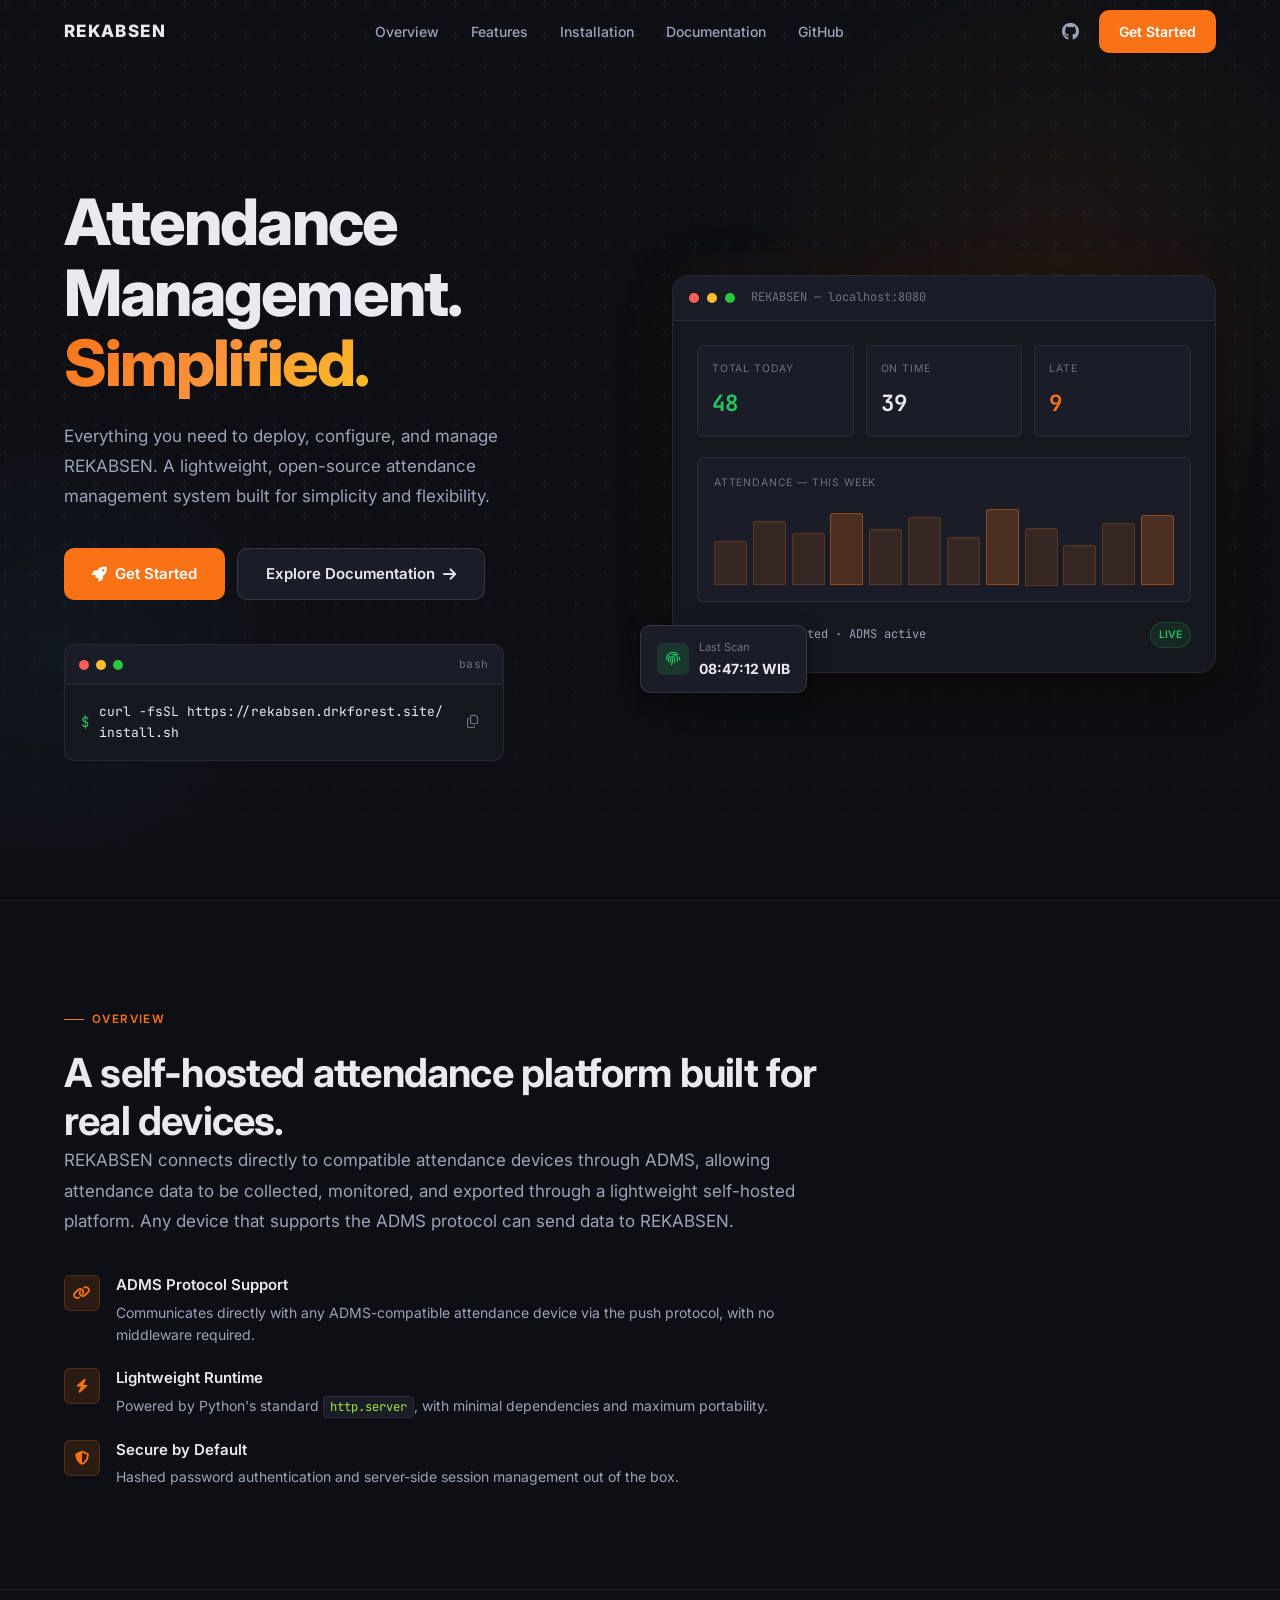
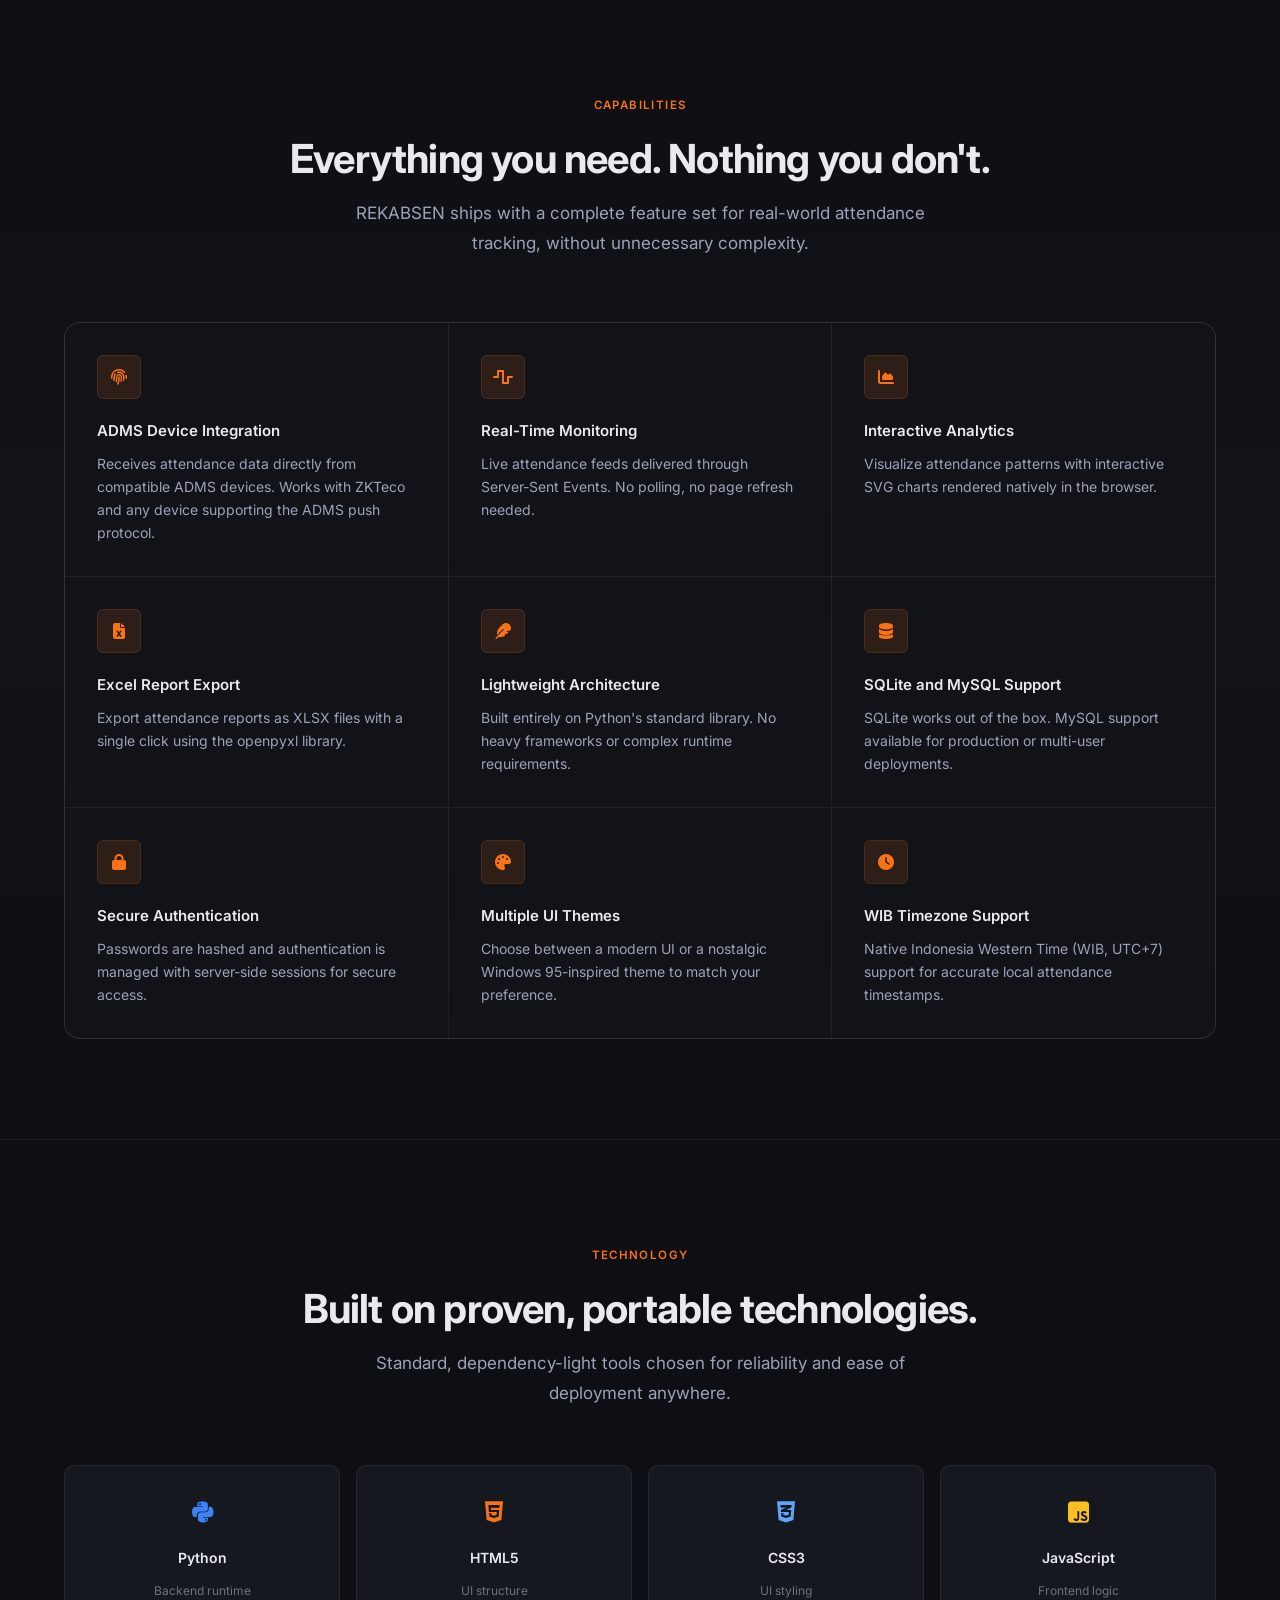
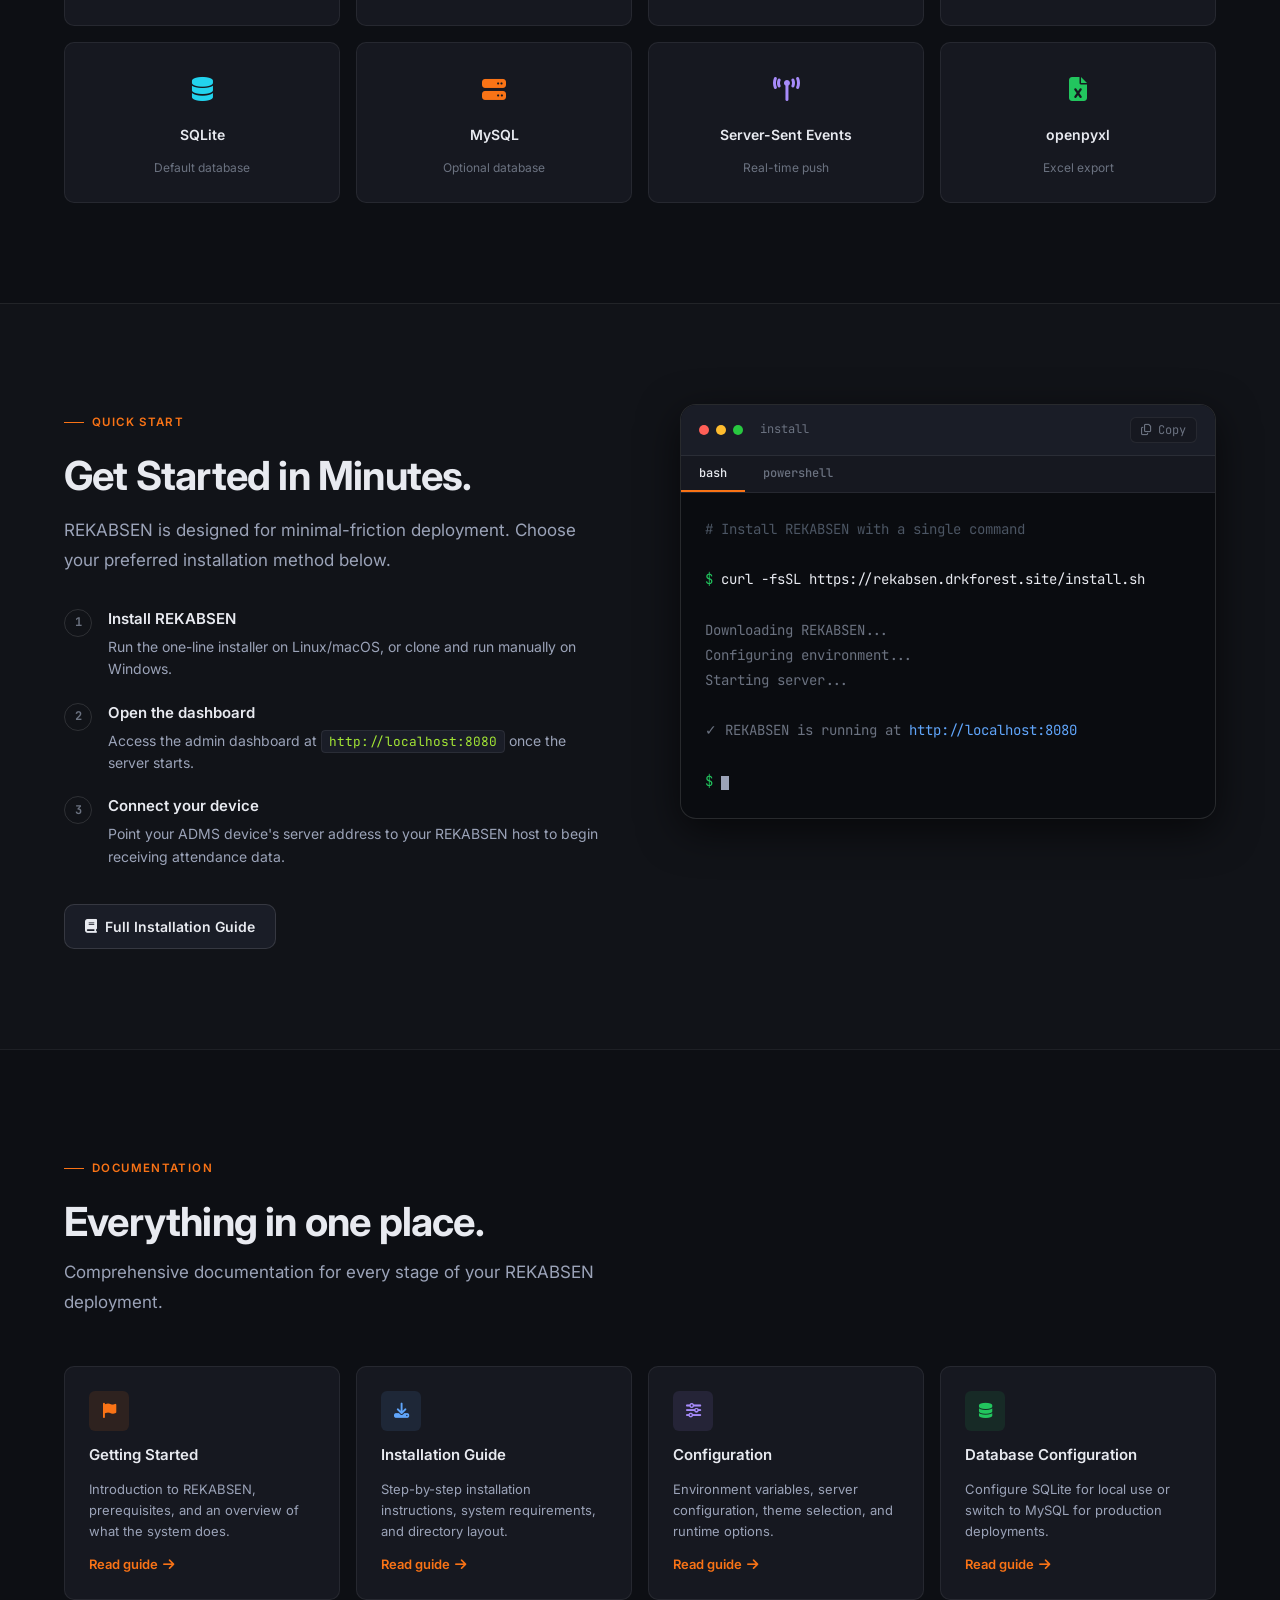
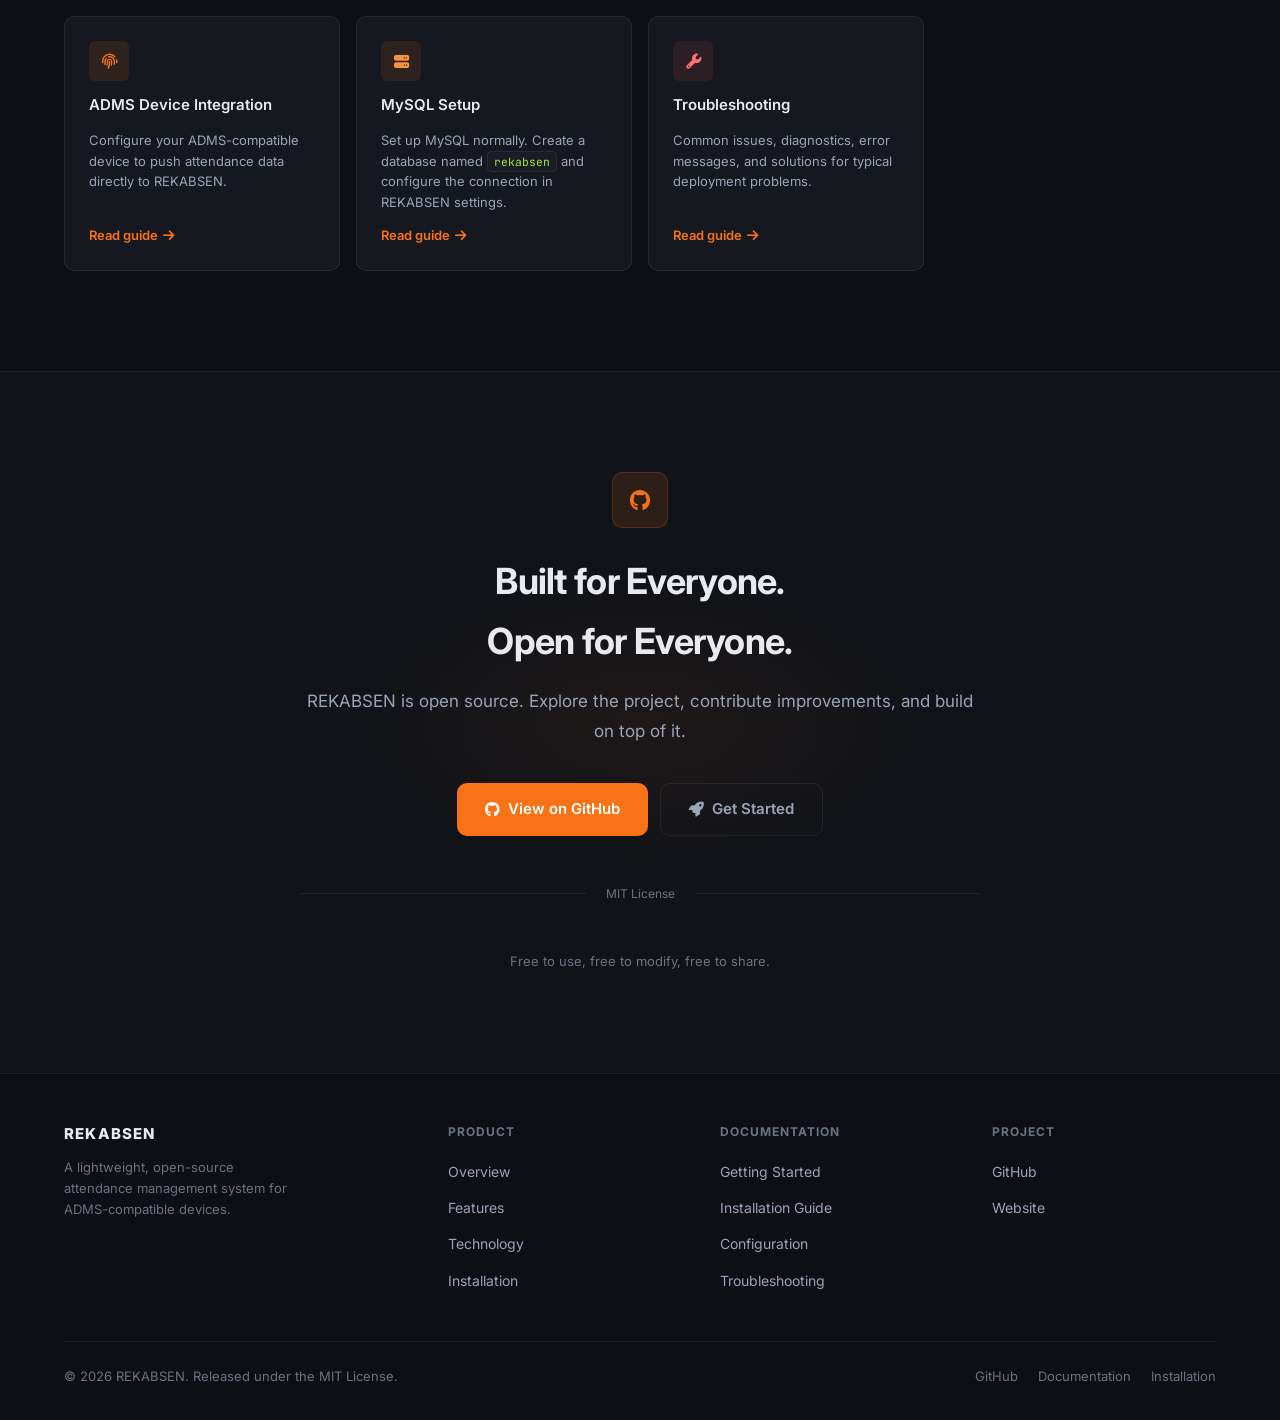
==== commit 2dcc6577: "Update Installer" ====
--- a/backup/index.html
+++ b/backup/index.html
@@ -1898,9 +1898,9 @@
             </div>
             <div class="hero-terminal-body">
               <span class="terminal-prompt" aria-hidden="true">$</span>
-              <span class="terminal-cmd">curl -fsSL https://rekabsen.drkforest.site/instal.sh</span>
+              <span class="terminal-cmd">curl -fsSL https://rekabsen.drkforest.site/install.sh</span>
               <button class="terminal-copy-btn" id="heroCopyBtn" aria-label="Copy install command"
-                data-copy="curl -fsSL https://rekabsen.drkforest.site/instal.sh">
+                data-copy="curl -fsSL https://rekabsen.drkforest.site/install.sh">
                 <i class="fa-regular fa-copy"></i>
               </button>
             </div>
@@ -2227,12 +2227,12 @@
 
             <!-- bash panel -->
             <div class="terminal-panel active" id="panel-bash" role="tabpanel"
-              data-copy="curl -fsSL https://rekabsen.drkforest.site/instal.sh">
+              data-copy="curl -fsSL https://rekabsen.drkforest.site/install.sh">
               <div class="terminal-content">
                 <div><span class="t-comment"># Install REKABSEN with a single command</span></div>
                 <div>&nbsp;</div>
                 <div><span class="t-prompt">$</span> <span class="t-cmd">curl -fsSL
-                    https://rekabsen.drkforest.site/instal.sh</span></div>
+                    https://rekabsen.drkforest.site/install.sh</span></div>
                 <div>&nbsp;</div>
                 <div><span class="t-output">Downloading REKABSEN...</span></div>
                 <div><span class="t-output">Configuring environment...</span></div>
